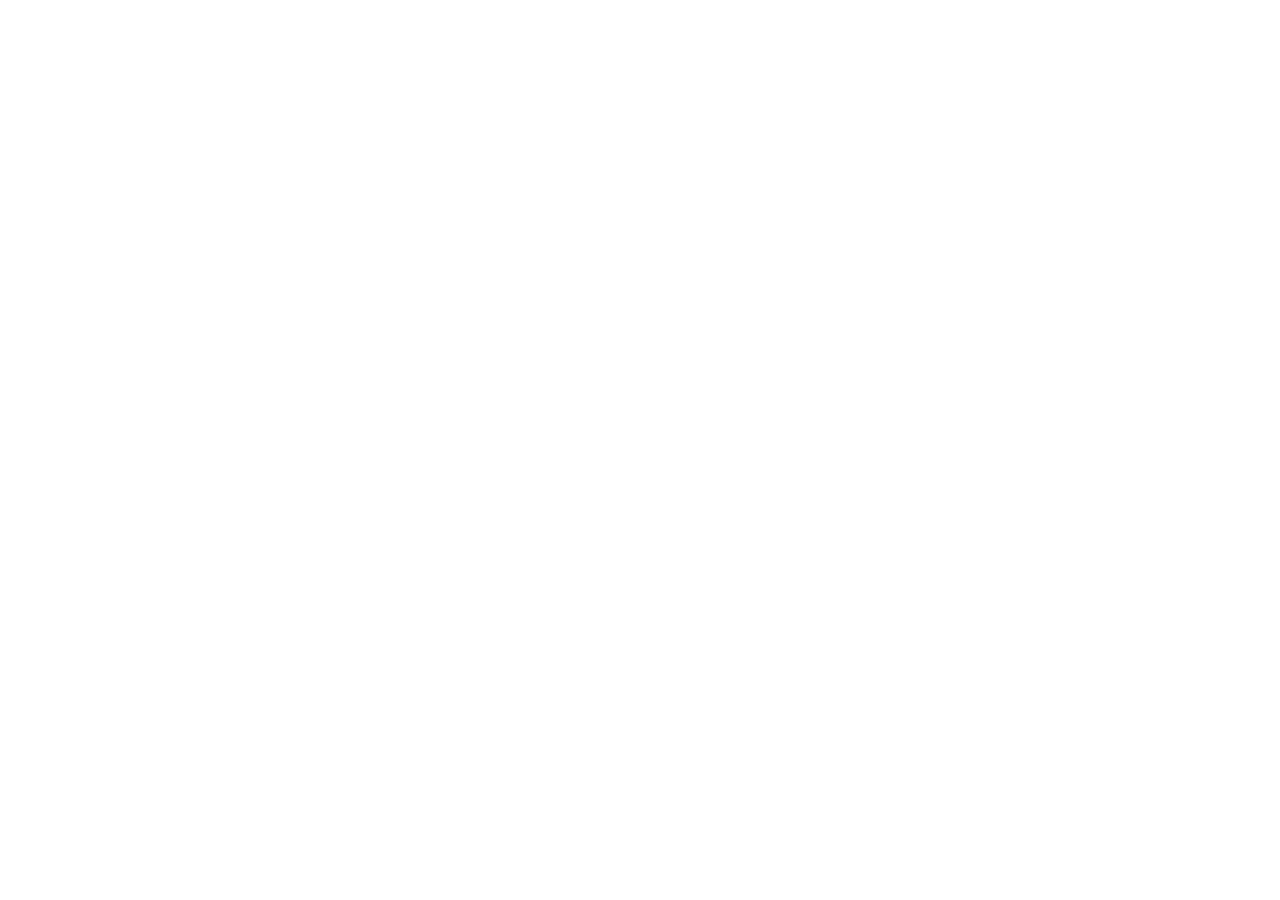
==== index.html @ 4e4315c6 "first" ====
<!DOCTYPE html>
<html lang="ko">
<head>
    <meta charset="UTF-8">
    <meta name="viewport" content="width=device-width, initial-scale=1.0">
    <title>정지훈 이력서</title>
</head>
<body>
    
</body>
</html>
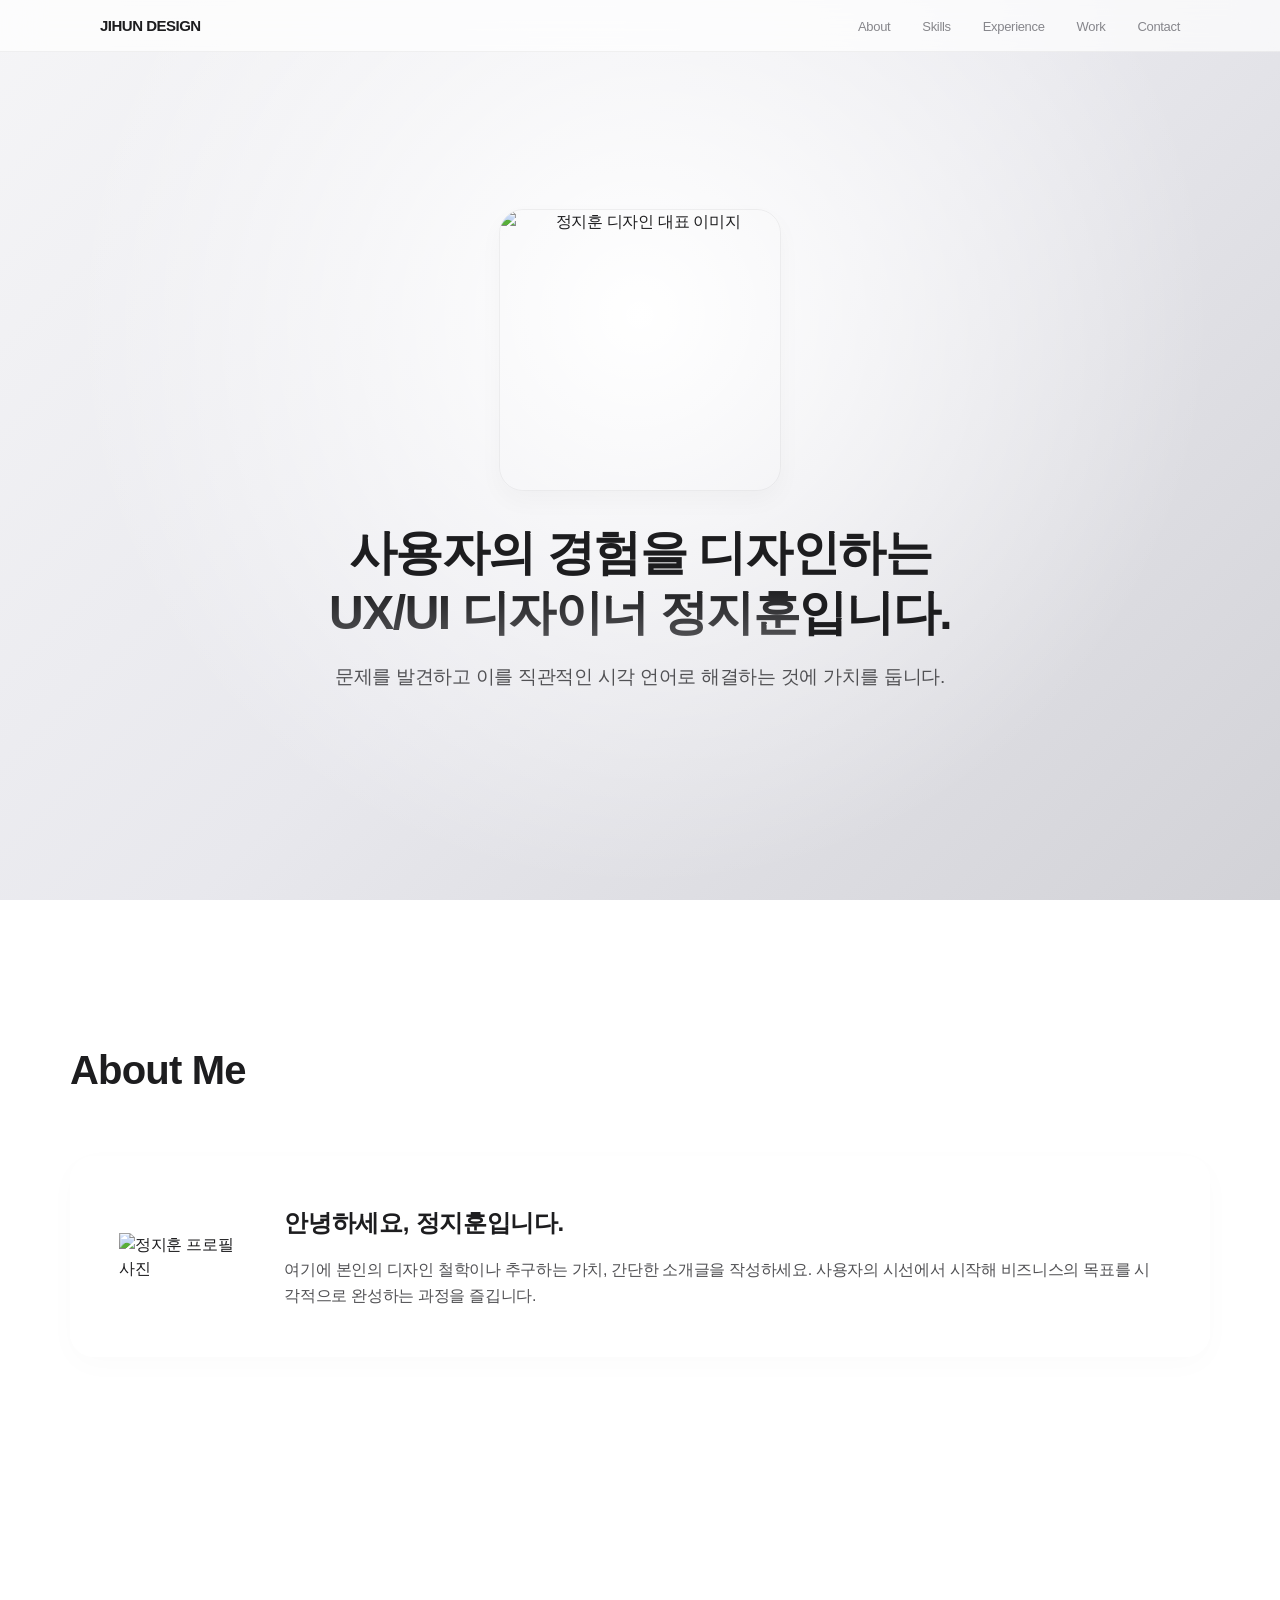
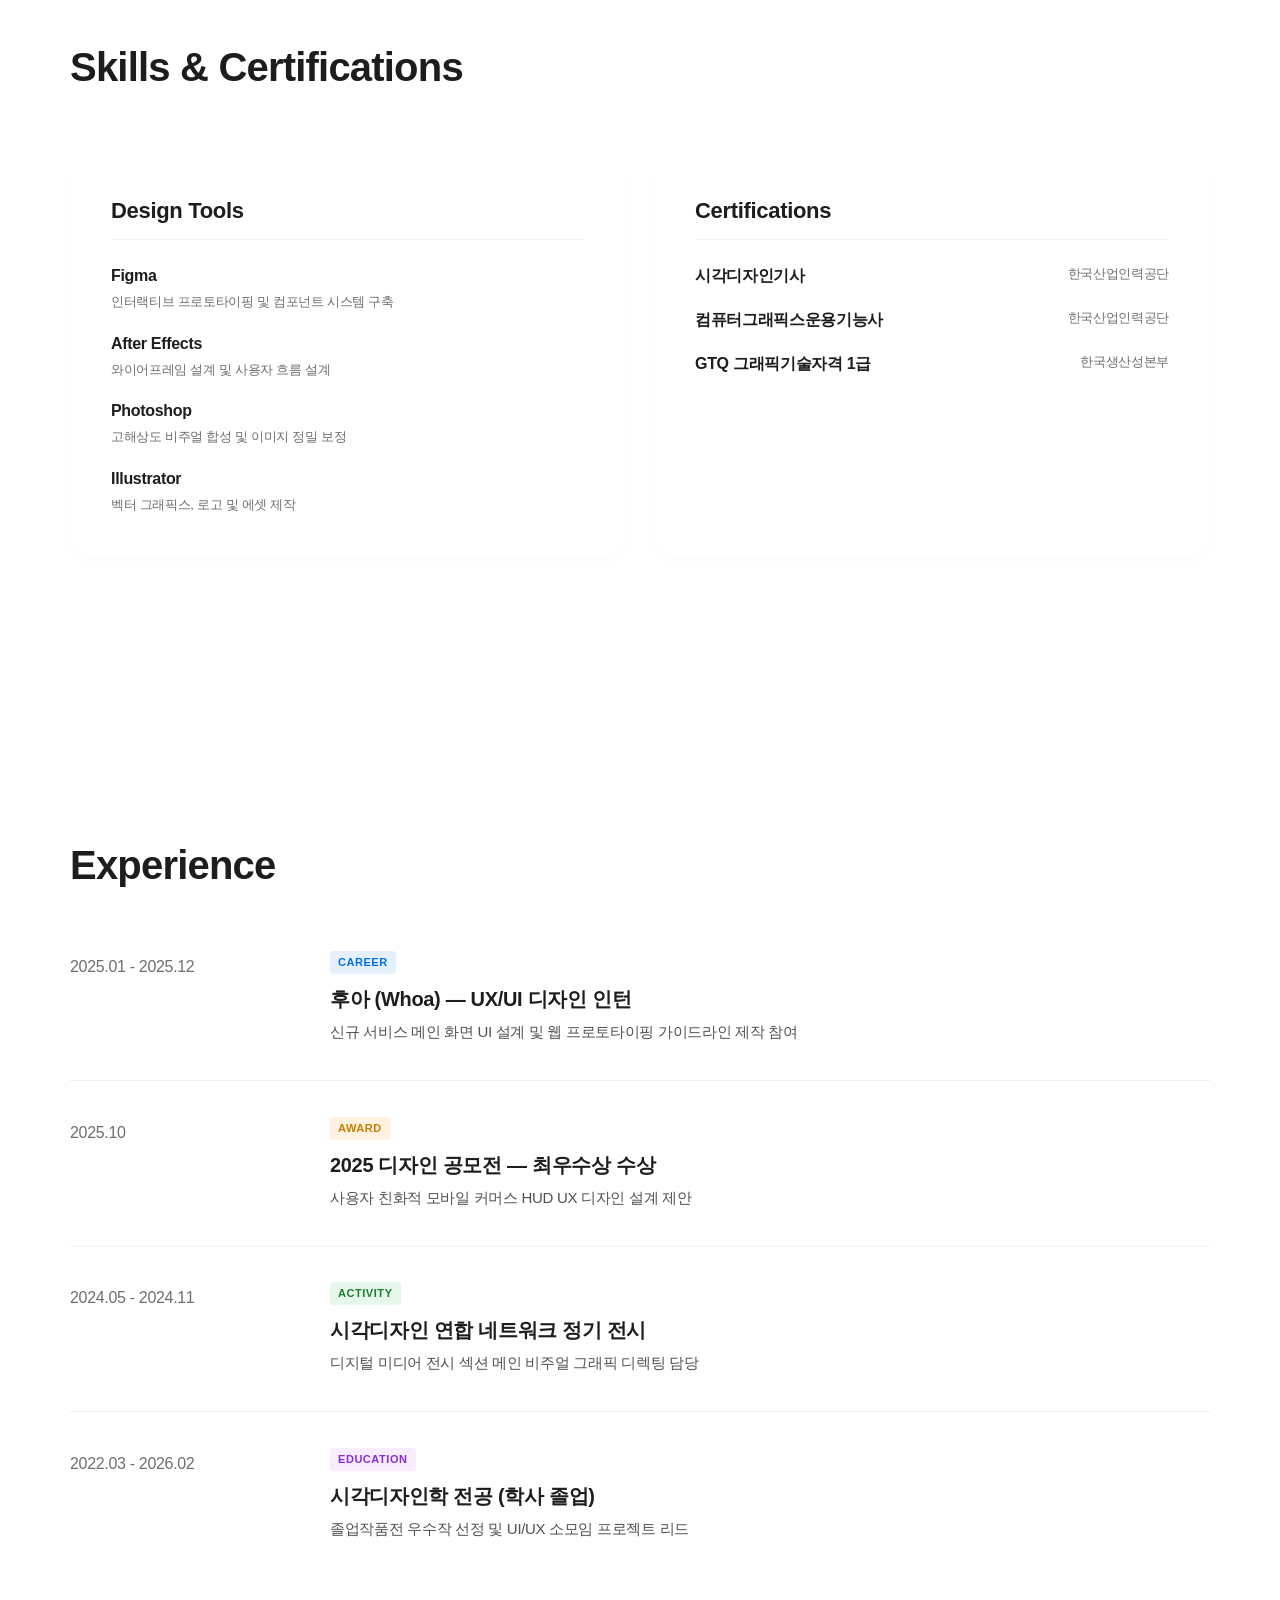
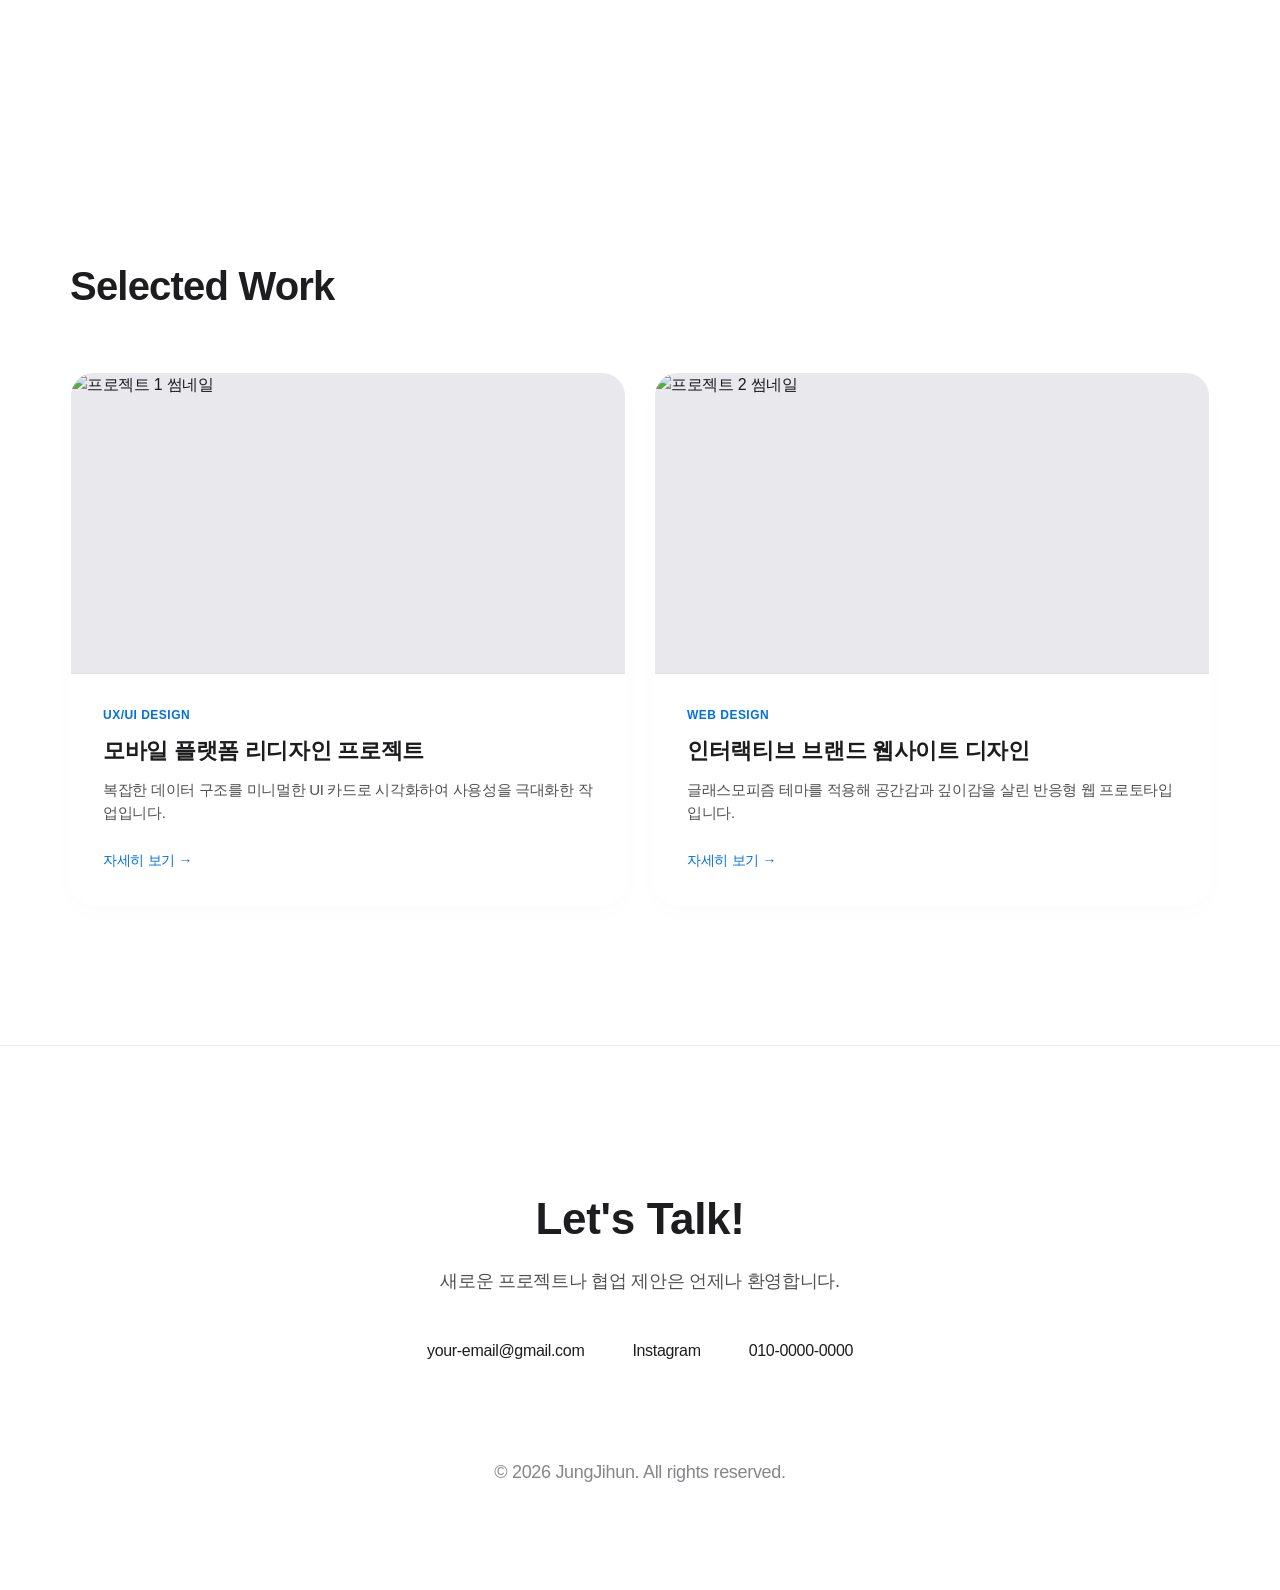
==== commit f24c908c: "third" ====
--- a/index.html
+++ b/index.html
@@ -4,8 +4,157 @@
     <meta charset="UTF-8">
     <meta name="viewport" content="width=device-width, initial-scale=1.0">
     <title>정지훈 이력서</title>
+    <link rel="stylesheet" href="./css/reset.css">
+    <link rel="stylesheet" href="./css/index.css">
+    <script src="./js/index.jsx"></script>
 </head>
 <body>
-    
+    <div id="wrap">
+        <header id="header">
+            <div class="logo">
+                <a href="#">JIHUN DESIGN</a>
+            </div>
+            <nav>
+                <ul>
+                    <li><a href="#about">About</a></li>
+                    <li><a href="#skills">Skills</a></li>
+                    <li><a href="#experience">Experience</a></li>
+                    <li><a href="#portfolio">Work</a></li>
+                    <li><a href="#contact">Contact</a></li>
+                </ul>
+            </nav>
+        </header>
+
+        <main>
+            <section id="hero">
+                <div class="hero-content">
+                    <div class="hero-image-container">
+                        <img src="main-hero.jpg" alt="정지훈 디자인 대표 이미지" class="main-hero-img">
+                    </div>
+                    <h1>사용자의 경험을 디자인하는 <br><span>UX/UI 디자이너 정지훈</span>입니다.</h1>
+                    <p>문제를 발견하고 이를 직관적인 시각 언어로 해결하는 것에 가치를 둡니다.</p>
+                </div>
+            </section>
+
+            <section id="about">
+                <h2>About Me</h2>
+                <div class="about-wrapper">
+                    <div class="profile-img">
+                        <img src="profile.jpg" alt="정지훈 프로필 사진">
+                    </div>
+                    <div class="profile-text">
+                        <h3>안녕하세요, 정지훈입니다.</h3>
+                        <p>
+                            여기에 본인의 디자인 철학이나 추구하는 가치, 간단한 소개글을 작성하세요. 
+                            사용자의 시선에서 시작해 비즈니스의 목표를 시각적으로 완성하는 과정을 즐깁니다.
+                        </p>
+                    </div>
+                </div>
+            </section>
+
+            <section id="skills">
+                <h2>Skills & Certifications</h2>
+                <div class="skills-container">
+                    <div class="skill-card">
+                        <h3>Design Tools</h3>
+                        <ul class="skill-list">
+                            <li><span class="tool-name">Figma</span><span class="tool-desc">인터랙티브 프로토타이핑 및 컴포넌트 시스템 구축</span></li>
+                            <li><span class="tool-name">After Effects</span><span class="tool-desc">와이어프레임 설계 및 사용자 흐름 설계</span></li>
+                            <li><span class="tool-name">Photoshop</span><span class="tool-desc">고해상도 비주얼 합성 및 이미지 정밀 보정</span></li>
+                            <li><span class="tool-name">Illustrator</span><span class="tool-desc">벡터 그래픽스, 로고 및 에셋 제작</span></li>
+                        </ul>
+                    </div>
+                    <div class="skill-card">
+                        <h3>Certifications</h3>
+                        <ul class="cert-list">
+                            <li><span class="cert-name">시각디자인기사</span><span class="cert-agency">한국산업인력공단</span></li>
+                            <li><span class="cert-name">컴퓨터그래픽스운용기능사</span><span class="cert-agency">한국산업인력공단</span></li>
+                            <li><span class="cert-name">GTQ 그래픽기술자격 1급</span><span class="cert-agency">한국생산성본부</span></li>
+                        </ul>
+                    </div>
+                </div>
+            </section>
+
+            <section id="experience">
+                <h2>Experience</h2>
+                <div class="timeline">
+                    <div class="timeline-item">
+                        <div class="time-period">2025.01 - 2025.12</div>
+                        <div class="time-content">
+                            <span class="exp-badge career">Career</span>
+                            <h3>후아 (Whoa) — UX/UI 디자인 인턴</h3>
+                            <p>신규 서비스 메인 화면 UI 설계 및 웹 프로토타이핑 가이드라인 제작 참여</p>
+                        </div>
+                    </div>
+                    <div class="timeline-item">
+                        <div class="time-period">2025.10</div>
+                        <div class="time-content">
+                            <span class="exp-badge award">Award</span>
+                            <h3>2025 디자인 공모전 — 최우수상 수상</h3>
+                            <p>사용자 친화적 모바일 커머스 HUD UX 디자인 설계 제안</p>
+                        </div>
+                    </div>
+                    <div class="timeline-item">
+                        <div class="time-period">2024.05 - 2024.11</div>
+                        <div class="time-content">
+                            <span class="exp-badge activity">Activity</span>
+                            <h3>시각디자인 연합 네트워크 정기 전시</h3>
+                            <p>디지털 미디어 전시 섹션 메인 비주얼 그래픽 디렉팅 담당</p>
+                        </div>
+                    </div>
+                    <div class="timeline-item">
+                        <div class="time-period">2022.03 - 2026.02</div>
+                        <div class="time-content">
+                            <span class="exp-badge education">Education</span>
+                            <h3>시각디자인학 전공 (학사 졸업)</h3>
+                            <p>졸업작품전 우수작 선정 및 UI/UX 소모임 프로젝트 리드</p>
+                        </div>
+                    </div>
+                </div>
+            </section>
+
+            <section id="portfolio">
+                <h2>Selected Work</h2>
+                <div class="portfolio-grid">
+                    <article class="portfolio-item">
+                        <div class="project-thumbnail">
+                            <img src="project1-thumb.jpg" alt="프로젝트 1 썸네일">
+                        </div>
+                        <div class="project-info">
+                            <span class="project-category">UX/UI Design</span>
+                            <h3>모바일 플랫폼 리디자인 프로젝트</h3>
+                            <p>복잡한 데이터 구조를 미니멀한 UI 카드로 시각화하여 사용성을 극대화한 작업입니다.</p>
+                            <a href="#" class="btn-text">자세히 보기 &rarr;</a>
+                        </div>
+                    </article>
+
+                    <article class="portfolio-item">
+                        <div class="project-thumbnail">
+                            <img src="project2-thumb.jpg" alt="프로젝트 2 썸네일">
+                        </div>
+                        <div class="project-info">
+                            <span class="project-category">Web Design</span>
+                            <h3>인터랙티브 브랜드 웹사이트 디자인</h3>
+                            <p>글래스모피즘 테마를 적용해 공간감과 깊이감을 살린 반응형 웹 프로토타입입니다.</p>
+                            <a href="#" class="btn-text">자세히 보기 &rarr;</a>
+                        </div>
+                    </article>
+                </div>
+            </section>
+        </main>
+
+        <footer id="contact">
+            <h2>Let's Talk!</h2>
+            <p>새로운 프로젝트나 협업 제안은 언제나 환영합니다.</p>
+            <div class="contact-links">
+                <a href="mailto:your-email@gmail.com" class="contact-item">your-email@gmail.com</a>
+                <a href="https://instagram.com/your_id" target="_blank" class="contact-item">Instagram</a>
+                <a href="tel:010-0000-0000" class="contact-item">010-0000-0000</a>
+            </div>
+            <p class="copyright">&copy; 2026 JungJihun. All rights reserved.</p>
+        </footer>
+    </div>
+
+
 </body>
 </html>
--- a/css/index.css
+++ b/css/index.css
@@ -0,0 +1,473 @@
+/* ==========================================================================
+   1. 전역 스타일 및 Apple Typography (Light Mode)
+   ========================================================================== */
+html {
+    scroll-behavior: smooth;
+}
+
+body {
+    /* 밝고 은은한 레이어드 그라데이션 배경 구현 */
+    background: linear-gradient(135deg, #f5f5f7 0%, #e8e8ed 50%, #d2d2d7 100%);
+    background-attachment: fixed; /* 스크롤 시에도 그라데이션 고정되어 고급스러운 느낌 제공 */
+    color: #1d1d1f; /* 깊이감 있는 애플 다크 그레이 텍스트 */
+    font-family: -apple-system, BlinkMacSystemFont, "SF Pro Display", "SF Pro Text", "Helvetica Neue", Arial, sans-serif;
+    letter-spacing: -0.02em;
+    line-height: 1.5;
+    overflow-x: hidden;
+}
+
+a {
+    color: inherit;
+    text-decoration: none;
+}
+
+img {
+    max-width: 100%;
+    height: auto;
+    display: block;
+}
+
+#wrap {
+    width: 100%;
+    position: relative;
+}
+
+/* ==========================================================================
+   2. 1) 네비게이션바 (밝은 투명 글래스모피즘)
+   ========================================================================== */
+#header {
+    position: fixed;
+    top: 0;
+    left: 0;
+    width: 100%;
+    height: 52px;
+    display: flex;
+    justify-content: space-between;
+    align-items: center;
+    padding: 0 100px;
+    box-sizing: border-box;
+    z-index: 1000;
+    
+    /* 밝은 모드용 frosted glass 효과 */
+    background: rgba(255, 255, 255, 0.7);
+    backdrop-filter: blur(20px);
+    -webkit-backdrop-filter: blur(20px);
+    border-bottom: 1px solid rgba(0, 0, 0, 0.05);
+}
+
+#header .logo a {
+    font-size: 15px;
+    font-weight: 600;
+    letter-spacing: -0.5px;
+    color: #1d1d1f;
+}
+
+#header nav ul {
+    display: flex;
+    list-style: none;
+    gap: 32px;
+}
+
+#header nav ul a {
+    font-size: 13px;
+    color: #86868b;
+    transition: color 0.3s ease;
+}
+
+#header nav ul a:hover {
+    color: #0071e3; /* 호버 시 시그니처 블루 사용 */
+}
+
+/* ==========================================================================
+   3. 메인 콘텐츠 공통 레이아웃
+   ========================================================================== */
+main {
+    max-width: 1140px;
+    margin: 0 auto;
+    padding: 0 24px;
+}
+
+section {
+    padding: 140px 0;
+}
+
+section h2 {
+    font-size: 40px;
+    font-weight: 700;
+    letter-spacing: -0.02em;
+    margin-bottom: 56px;
+    color: #1d1d1f;
+}
+
+/* ==========================================================================
+   4. 2) 메인이미지 & 히어로 섹션
+   ========================================================================== */
+#hero {
+    height: 100vh;
+    display: flex;
+    align-items: center;
+    justify-content: center;
+    text-align: center;
+    padding: 0 20px;
+    max-width: 100%;
+    /* 히어로 상단에 은은한 빛이 감도는 화이트 라디얼 그라데이션 배치 */
+    background: radial-gradient(circle at 50% 35%, #ffffff 0%, rgba(255, 255, 255, 0) 70%);
+}
+
+.hero-content {
+    transform-style: preserve-3d;
+}
+
+.hero-image-container {
+    width: 280px;
+    height: 280px;
+    margin: 0 auto 32px auto;
+    border-radius: 24px;
+    overflow: hidden;
+    border: 1px solid rgba(0, 0, 0, 0.05);
+    /* 그림자 농도를 8%에서 3%로 낮추고 범위 축소 */
+    box-shadow: 0 10px 25px rgba(0, 0, 0, 0.03); 
+}
+
+.main-hero-img {
+    width: 100%;
+    height: 100%;
+    object-fit: cover;
+}
+
+.hero-content h1 {
+    font-size: 48px;
+    font-weight: 700;
+    line-height: 1.25;
+    letter-spacing: -0.03em;
+    margin-bottom: 20px;
+    color: #1d1d1f;
+}
+
+.hero-content h1 span {
+    /* 밝은 배경에 맞춰 고급스럽고 정갈한 다크 그라데이션 적용 */
+    background: linear-gradient(180deg, #1d1d1f 0%, #515154 100%);
+    -webkit-background-clip: text;
+    -webkit-text-fill-color: transparent;
+}
+
+.hero-content p {
+    font-size: 19px;
+    color: #515154;
+    font-weight: 400;
+}
+
+/* ==========================================================================
+   5. 3) About Me 섹션 (밝은 글래스모피즘 카드)
+   ========================================================================== */
+.about-wrapper {
+    display: flex;
+    gap: 48px;
+    align-items: center;
+    background: rgba(255, 255, 255, 0.4);
+    backdrop-filter: blur(20px);
+    -webkit-backdrop-filter: blur(20px);
+    border: 1px solid rgba(255, 255, 255, 0.5);
+    border-radius: 24px;
+    padding: 48px;
+    /* 아주 미세한 경계선용 그림자만 남김 */
+    box-shadow: 0 8px 30px rgba(0, 0, 0, 0.02);
+    transform-style: preserve-3d;
+}
+    
+    /* 화사한 투명 유리 느낌의 면 분할 */
+    background: rgba(255, 255, 255, 0.4);
+    backdrop-filter: blur(20px);
+    -webkit-backdrop-filter: blur(20px);
+    border: 1px solid rgba(255, 255, 255, 0.5);
+    border-radius: 24px;
+    padding: 48px;
+    
+    /* 부드럽고 가벼운 그림자 처리 */
+    box-shadow: 0 10px 40px rgba(0, 0, 0, 0.04);
+    transform-style: preserve-3d;
+}
+
+.profile-img img {
+    width: 140px;
+    height: 140px;
+    border-radius: 50%;
+    object-fit: cover;
+    border: 2px solid #ffffff;
+}
+
+.profile-text h3 {
+    font-size: 24px;
+    font-weight: 600;
+    margin-bottom: 16px;
+    color: #1d1d1f;
+}
+
+.profile-text p {
+    color: #515154;
+    font-size: 16px;
+    line-height: 1.6;
+}
+
+/* ==========================================================================
+   6. 4) Skill 섹션 (화이트 글래스 카드형 레이아웃)
+   ========================================================================== */
+.skills-container {
+    display: grid;
+    grid-template-columns: repeat(2, 1fr);
+    gap: 28px;
+}
+
+.skill-card {
+    background: rgba(255, 255, 255, 0.4);
+    backdrop-filter: blur(20px);
+    -webkit-backdrop-filter: blur(20px);
+    border: 1px solid rgba(255, 255, 255, 0.5);
+    border-radius: 24px;
+    padding: 40px;
+    /* 부드러운 스킨 톤에 맞춘 극도의 미니멀 그림자 */
+    box-shadow: 0 8px 25px rgba(0, 0, 0, 0.015);
+    transform-style: preserve-3d;
+}
+
+.skill-card h3 {
+    font-size: 22px;
+    font-weight: 600;
+    margin-bottom: 24px;
+    color: #1d1d1f;
+    border-bottom: 1px solid rgba(0, 0, 0, 0.05);
+    padding-bottom: 12px;
+}
+
+.skill-list, .cert-list {
+    list-style: none;
+    display: flex;
+    flex-direction: column;
+    gap: 20px;
+}
+
+.skill-list li {
+    display: flex;
+    flex-direction: column;
+    gap: 4px;
+}
+
+.tool-name, .cert-name {
+    font-size: 16px;
+    font-weight: 600;
+    color: #1d1d1f;
+}
+
+.tool-desc, .cert-agency {
+    float: right;
+    font-size: 13px;
+    color: #6e6e73;
+}
+
+/* ==========================================================================
+   7. 5) Experience 섹션 (미니멀 타임라인)
+   ========================================================================== */
+.timeline {
+    display: flex;
+    flex-direction: column;
+}
+
+.timeline-item {
+    display: grid;
+    grid-template-columns: 260px 1fr;
+    padding: 36px 0;
+    border-bottom: 1px solid rgba(0, 0, 0, 0.06);
+}
+
+.timeline-item:first-child { padding-top: 0; }
+.timeline-item:last-child { border-bottom: none; }
+
+.time-period {
+    font-size: 16px;
+    color: #6e6e73;
+    font-weight: 500;
+    padding-top: 4px;
+}
+
+.time-content {
+    display: flex;
+    flex-direction: column;
+    align-items: flex-start;
+}
+
+.exp-badge {
+    font-size: 11px;
+    font-weight: 600;
+    text-transform: uppercase;
+    padding: 3px 8px;
+    border-radius: 4px;
+    margin-bottom: 10px;
+    letter-spacing: 0.05em;
+}
+
+/* 라이트 모드에 맞춘 파스텔&선명한 뱃지 스키마 */
+.exp-badge.career { background: rgba(0, 113, 227, 0.1); color: #0071e3; }
+.exp-badge.award { background: rgba(255, 149, 0, 0.12); color: #c97d00; }
+.exp-badge.activity { background: rgba(52, 199, 89, 0.12); color: #1a7e2b; }
+.exp-badge.education { background: rgba(175, 82, 222, 0.1); color: #892cd8; }
+
+.time-content h3 {
+    font-size: 20px;
+    font-weight: 600;
+    color: #1d1d1f;
+    margin-bottom: 6px;
+}
+
+.time-content p {
+    font-size: 15px;
+    color: #515154;
+    line-height: 1.6;
+}
+
+/* ==========================================================================
+   8. 6) Portfolio 섹션
+   ========================================================================== */
+.portfolio-grid {
+    display: grid;
+    grid-template-columns: repeat(2, 1fr);
+    gap: 28px;
+}
+
+.portfolio-item {
+    background: rgba(255, 255, 255, 0.3);
+    border: 1px solid rgba(255, 255, 255, 0.4);
+    border-radius: 24px;
+    overflow: hidden;
+    transform-style: preserve-3d;
+    box-shadow: 0 8px 25px rgba(0, 0, 0, 0.015);
+}
+
+.project-thumbnail {
+    width: 100%;
+    height: 300px;
+    background-color: #e8e8ed;
+    overflow: hidden;
+    border-bottom: 1px solid rgba(0, 0, 0, 0.03);
+}
+
+.project-thumbnail img {
+    width: 100%;
+    height: 100%;
+    object-fit: cover;
+}
+
+.project-info {
+    padding: 32px;
+}
+
+.project-category {
+    font-size: 12px;
+    font-weight: 600;
+    text-transform: uppercase;
+    color: #0071e3;
+    letter-spacing: 0.04em;
+    display: block;
+    margin-bottom: 10px;
+}
+
+.project-info h3 {
+    font-size: 22px;
+    font-weight: 600;
+    margin-bottom: 12px;
+    color: #1d1d1f;
+}
+
+.project-info p {
+    font-size: 15px;
+    color: #515154;
+    line-height: 1.5;
+    margin-bottom: 24px;
+}
+
+.btn-text {
+    font-size: 14px;
+    color: #0071e3;
+    font-weight: 500;
+}
+
+/* ==========================================================================
+   9. 7) Contact 섹션
+   ========================================================================== */
+#contact {
+    text-align: center;
+    padding: 140px 0 60px 0;
+    border-top: 1px solid rgba(0, 0, 0, 0.06);
+}
+
+#contact h2 {
+    font-size: 44px;
+    margin-bottom: 16px;
+    font-weight: 700;
+    color: #1d1d1f;
+}
+
+#contact p {
+    color: #515154;
+    font-size: 18px;
+    margin-bottom: 44px;
+}
+
+.contact-links {
+    display: flex;
+    justify-content: center;
+    gap: 48px;
+    font-size: 16px;
+    font-weight: 500;
+    margin-bottom: 96px;
+}
+
+.contact-item {
+    color: #1d1d1f;
+    transition: color 0.3s ease;
+}
+.contact-item:hover {
+    color: #0071e3;
+}
+
+.copyright {
+    font-size: 12px;
+    color: #86868b !important;
+}
+
+/* ==========================================================================
+   10. 반응형 레이아웃 (Responsive)
+   ========================================================================== */
+@media (max-width: 768px) {
+    #header { padding: 0 20px; }
+    #header nav ul { gap: 16px; }
+    
+    #hero h1 { font-size: 34px; }
+    #hero p { font-size: 16px; }
+    .hero-image-container { width: 220px; height: 220px; }
+    
+    section { padding: 80px 0; }
+    section h2 { font-size: 30px; margin-bottom: 40px; }
+    
+    .about-wrapper {
+        flex-direction: column;
+        text-align: center;
+        padding: 36px 24px;
+        gap: 28px;
+    }
+    
+    .skills-container, .portfolio-grid {
+        grid-template-columns: 1fr;
+        gap: 20px;
+    }
+    
+    .timeline-item {
+        grid-template-columns: 1fr;
+        gap: 8px;
+        padding: 24px 0;
+    }
+    
+    .contact-links {
+        flex-direction: column;
+        gap: 20px;
+    }
+}
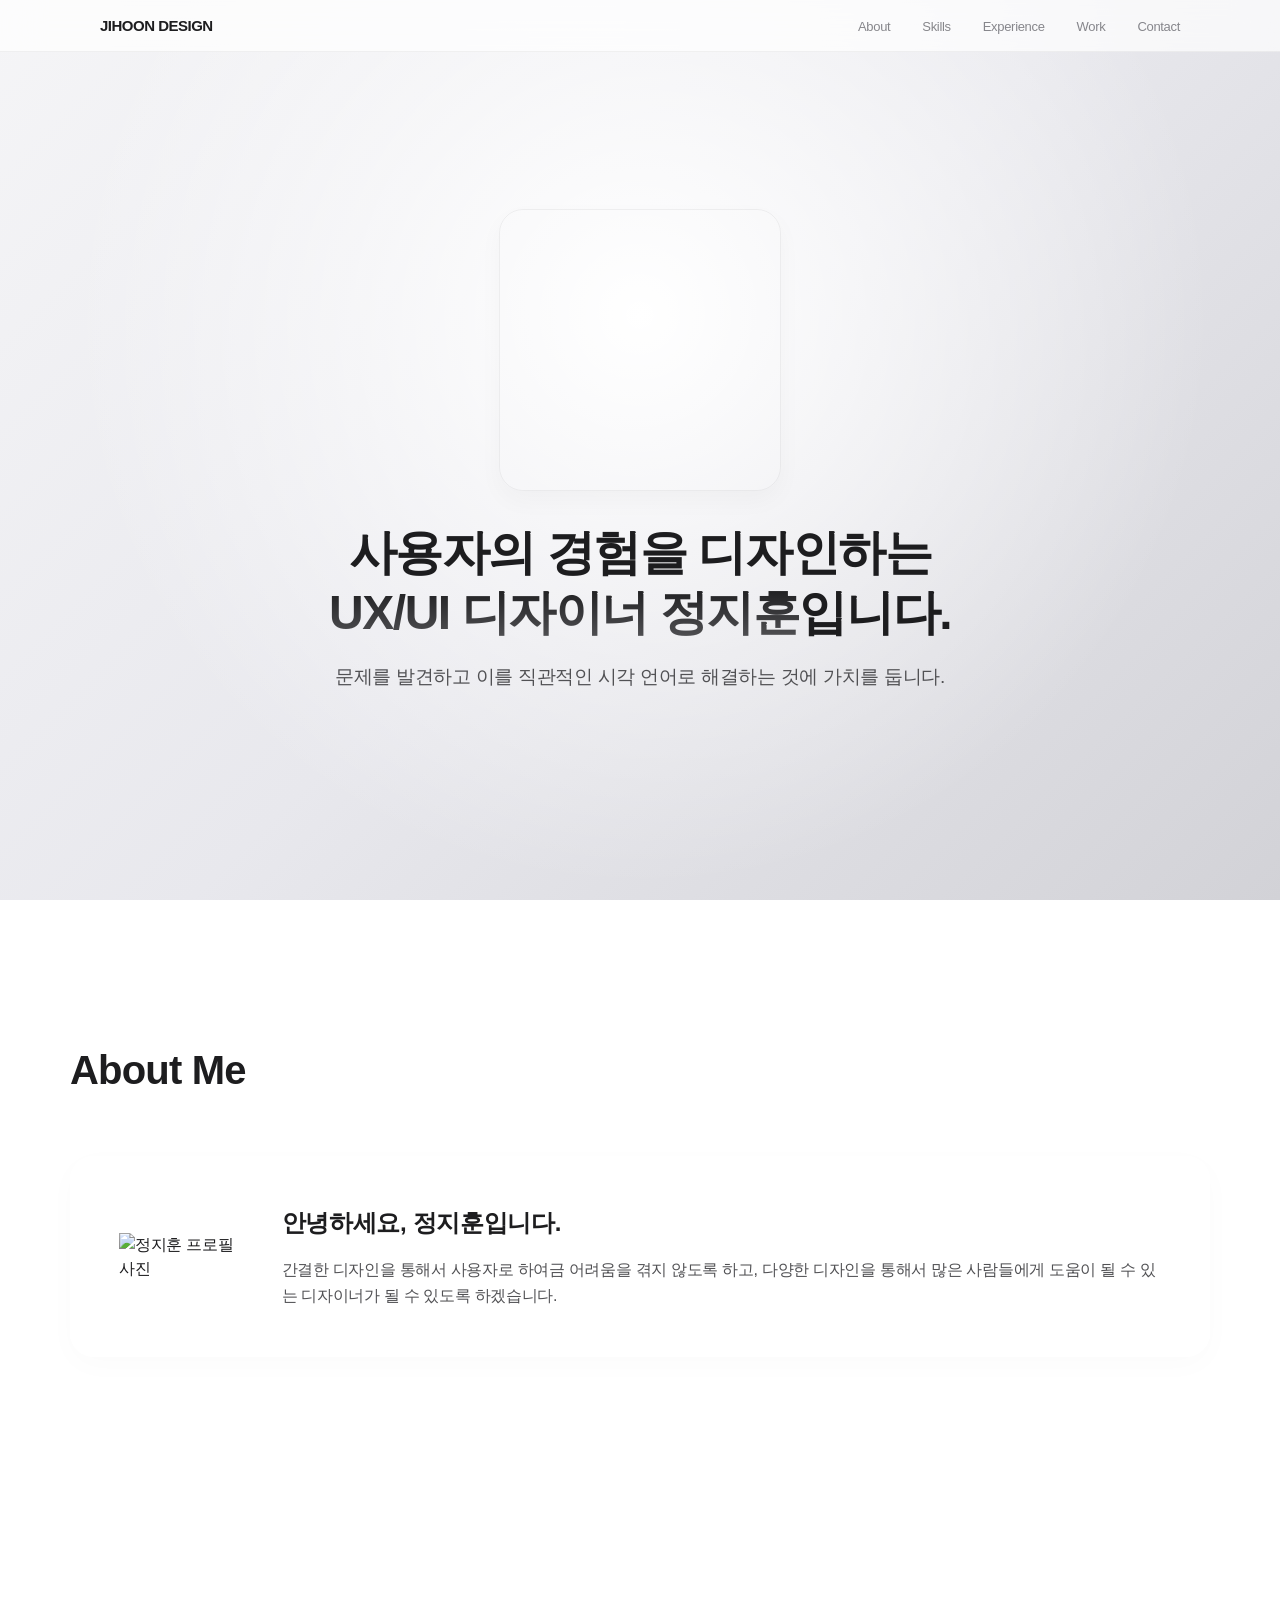
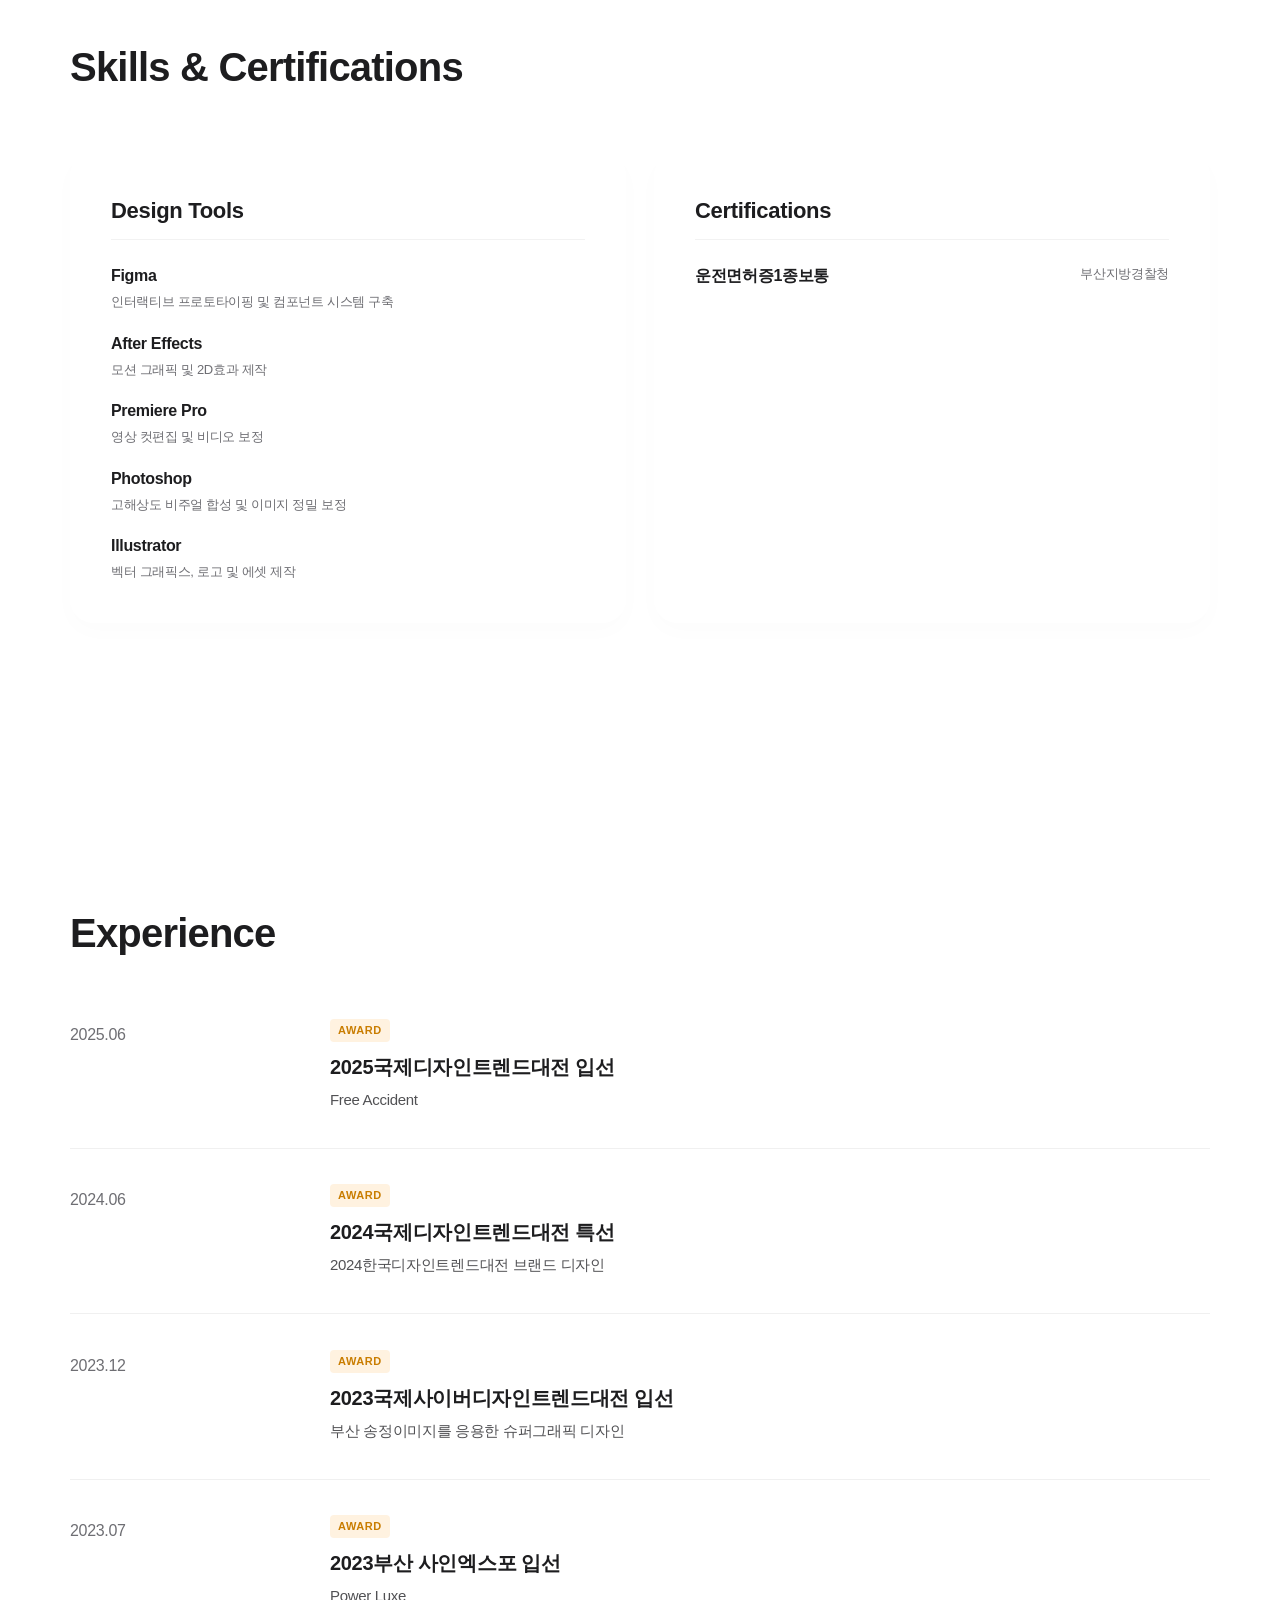
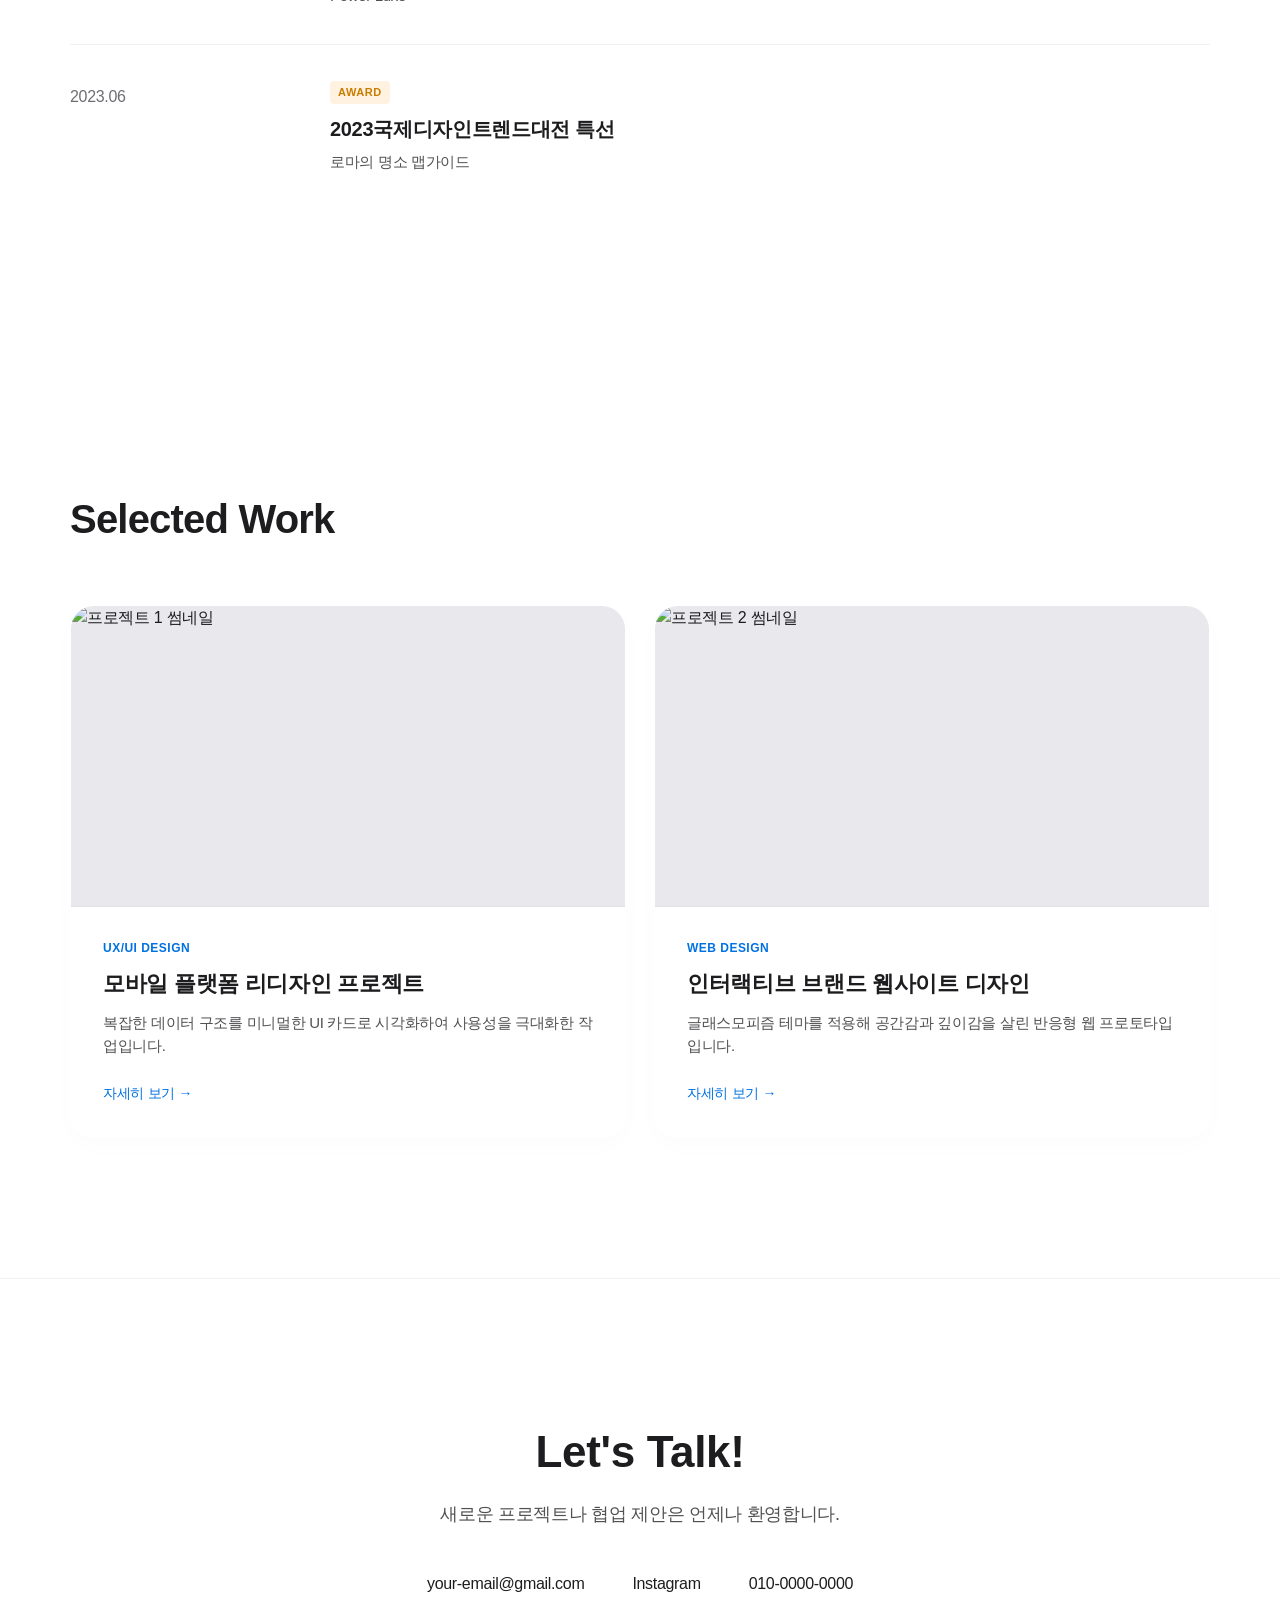
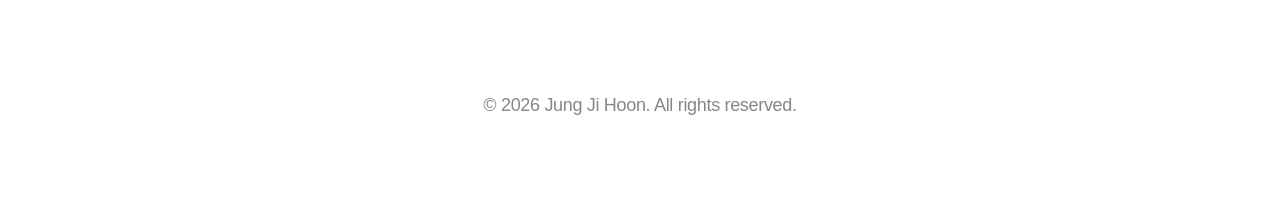
==== commit c2ce77e4: "07.02" ====
--- a/index.html
+++ b/index.html
@@ -12,7 +12,7 @@
     <div id="wrap">
         <header id="header">
             <div class="logo">
-                <a href="#">JIHUN DESIGN</a>
+                <a href="#">JIHOON DESIGN</a>
             </div>
             <nav>
                 <ul>
@@ -29,7 +29,7 @@
             <section id="hero">
                 <div class="hero-content">
                     <div class="hero-image-container">
-                        <img src="main-hero.jpg" alt="정지훈 디자인 대표 이미지" class="main-hero-img">
+                        <!-- <img src="main-hero.jpg" alt="정지훈 디자인 대표 이미지" class="main-hero-img"> -->
                     </div>
                     <h1>사용자의 경험을 디자인하는 <br><span>UX/UI 디자이너 정지훈</span>입니다.</h1>
                     <p>문제를 발견하고 이를 직관적인 시각 언어로 해결하는 것에 가치를 둡니다.</p>
@@ -45,8 +45,8 @@
                     <div class="profile-text">
                         <h3>안녕하세요, 정지훈입니다.</h3>
                         <p>
-                            여기에 본인의 디자인 철학이나 추구하는 가치, 간단한 소개글을 작성하세요. 
-                            사용자의 시선에서 시작해 비즈니스의 목표를 시각적으로 완성하는 과정을 즐깁니다.
+                            간결한 디자인을 통해서 사용자로 하여금 어려움을 겪지 않도록 하고,
+                            다양한 디자인을 통해서 많은 사람들에게 도움이 될 수 있는 디자이너가 될 수 있도록 하겠습니다.
                         </p>
                     </div>
                 </div>
@@ -59,7 +59,8 @@
                         <h3>Design Tools</h3>
                         <ul class="skill-list">
                             <li><span class="tool-name">Figma</span><span class="tool-desc">인터랙티브 프로토타이핑 및 컴포넌트 시스템 구축</span></li>
-                            <li><span class="tool-name">After Effects</span><span class="tool-desc">와이어프레임 설계 및 사용자 흐름 설계</span></li>
+                            <li><span class="tool-name">After Effects</span><span class="tool-desc">모션 그래픽 및 2D효과 제작</span></li>
+                            <li><span class="tool-name">Premiere Pro</span><span class="tool-desc">영상 컷편집 및 비디오 보정</span></li>
                             <li><span class="tool-name">Photoshop</span><span class="tool-desc">고해상도 비주얼 합성 및 이미지 정밀 보정</span></li>
                             <li><span class="tool-name">Illustrator</span><span class="tool-desc">벡터 그래픽스, 로고 및 에셋 제작</span></li>
                         </ul>
@@ -67,9 +68,10 @@
                     <div class="skill-card">
                         <h3>Certifications</h3>
                         <ul class="cert-list">
-                            <li><span class="cert-name">시각디자인기사</span><span class="cert-agency">한국산업인력공단</span></li>
+                            <li><span class="cert-name">운전면허증1종보통</span><span class="cert-agency">부산지방경찰청</span></li>
+                            <!-- <li><span class="cert-name">시각디자인기사</span><span class="cert-agency">한국산업인력공단</span></li>
                             <li><span class="cert-name">컴퓨터그래픽스운용기능사</span><span class="cert-agency">한국산업인력공단</span></li>
-                            <li><span class="cert-name">GTQ 그래픽기술자격 1급</span><span class="cert-agency">한국생산성본부</span></li>
+                            <li><span class="cert-name">GTQ 그래픽기술자격 1급</span><span class="cert-agency">한국생산성본부</span></li> -->
                         </ul>
                     </div>
                 </div>
@@ -79,35 +81,43 @@
                 <h2>Experience</h2>
                 <div class="timeline">
                     <div class="timeline-item">
-                        <div class="time-period">2025.01 - 2025.12</div>
+                        <div class="time-period">2025.06</div>
                         <div class="time-content">
-                            <span class="exp-badge career">Career</span>
-                            <h3>후아 (Whoa) — UX/UI 디자인 인턴</h3>
-                            <p>신규 서비스 메인 화면 UI 설계 및 웹 프로토타이핑 가이드라인 제작 참여</p>
+                            <span class="exp-badge award">Award</span>
+                            <h3>2025국제디자인트렌드대전 입선</h3>
+                            <p>Free Accident</p>
                         </div>
                     </div>
                     <div class="timeline-item">
-                        <div class="time-period">2025.10</div>
+                        <div class="time-period">2024.06</div>
                         <div class="time-content">
                             <span class="exp-badge award">Award</span>
-                            <h3>2025 디자인 공모전 — 최우수상 수상</h3>
-                            <p>사용자 친화적 모바일 커머스 HUD UX 디자인 설계 제안</p>
+                            <h3>2024국제디자인트렌드대전 특선</h3>
+                            <p>2024한국디자인트렌드대전 브랜드 디자인</p>
                         </div>
                     </div>
                     <div class="timeline-item">
-                        <div class="time-period">2024.05 - 2024.11</div>
+                        <div class="time-period">2023.12</div>
                         <div class="time-content">
-                            <span class="exp-badge activity">Activity</span>
-                            <h3>시각디자인 연합 네트워크 정기 전시</h3>
-                            <p>디지털 미디어 전시 섹션 메인 비주얼 그래픽 디렉팅 담당</p>
+                            <span class="exp-badge award">Award</span>
+                            <h3>2023국제사이버디자인트렌드대전 입선</h3>
+                            <p>부산 송정이미지를 응용한 슈퍼그래픽 디자인</p>
                         </div>
                     </div>
                     <div class="timeline-item">
-                        <div class="time-period">2022.03 - 2026.02</div>
+                        <div class="time-period">2023.07</div>
                         <div class="time-content">
-                            <span class="exp-badge education">Education</span>
-                            <h3>시각디자인학 전공 (학사 졸업)</h3>
-                            <p>졸업작품전 우수작 선정 및 UI/UX 소모임 프로젝트 리드</p>
+                            <span class="exp-badge award">Award</span>
+                            <h3>2023부산 사인엑스포 입선</h3>
+                            <p>Power Luxe</p>
+                        </div>
+                    </div>  
+                    <div class="timeline-item">
+                        <div class="time-period">2023.06</div>
+                        <div class="time-content">
+                            <span class="exp-badge award">Award</span>
+                            <h3>2023국제디자인트렌드대전 특선</h3>
+                            <p>로마의 명소 맵가이드</p>
                         </div>
                     </div>
                 </div>
@@ -151,7 +161,7 @@
                 <a href="https://instagram.com/your_id" target="_blank" class="contact-item">Instagram</a>
                 <a href="tel:010-0000-0000" class="contact-item">010-0000-0000</a>
             </div>
-            <p class="copyright">&copy; 2026 JungJihun. All rights reserved.</p>
+            <p class="copyright">&copy; 2026 Jung Ji Hoon. All rights reserved.</p>
         </footer>
     </div>
 
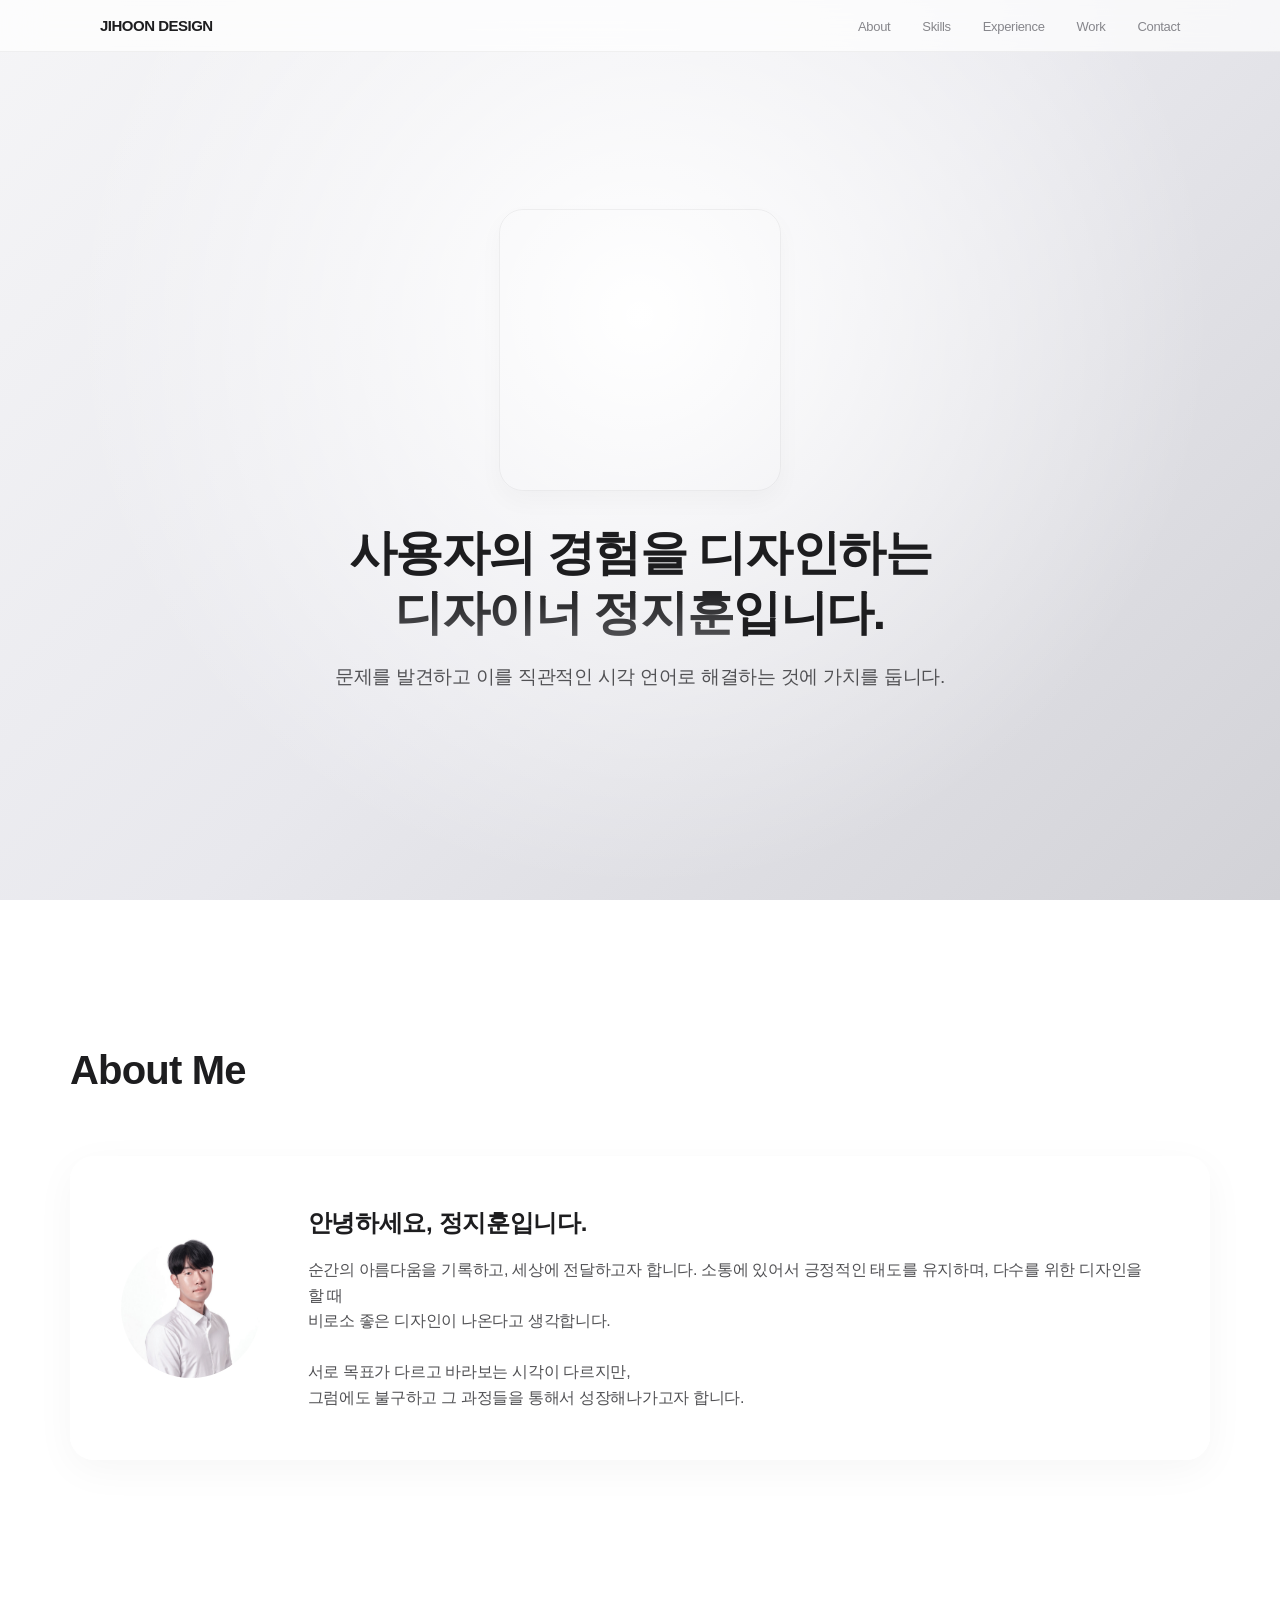
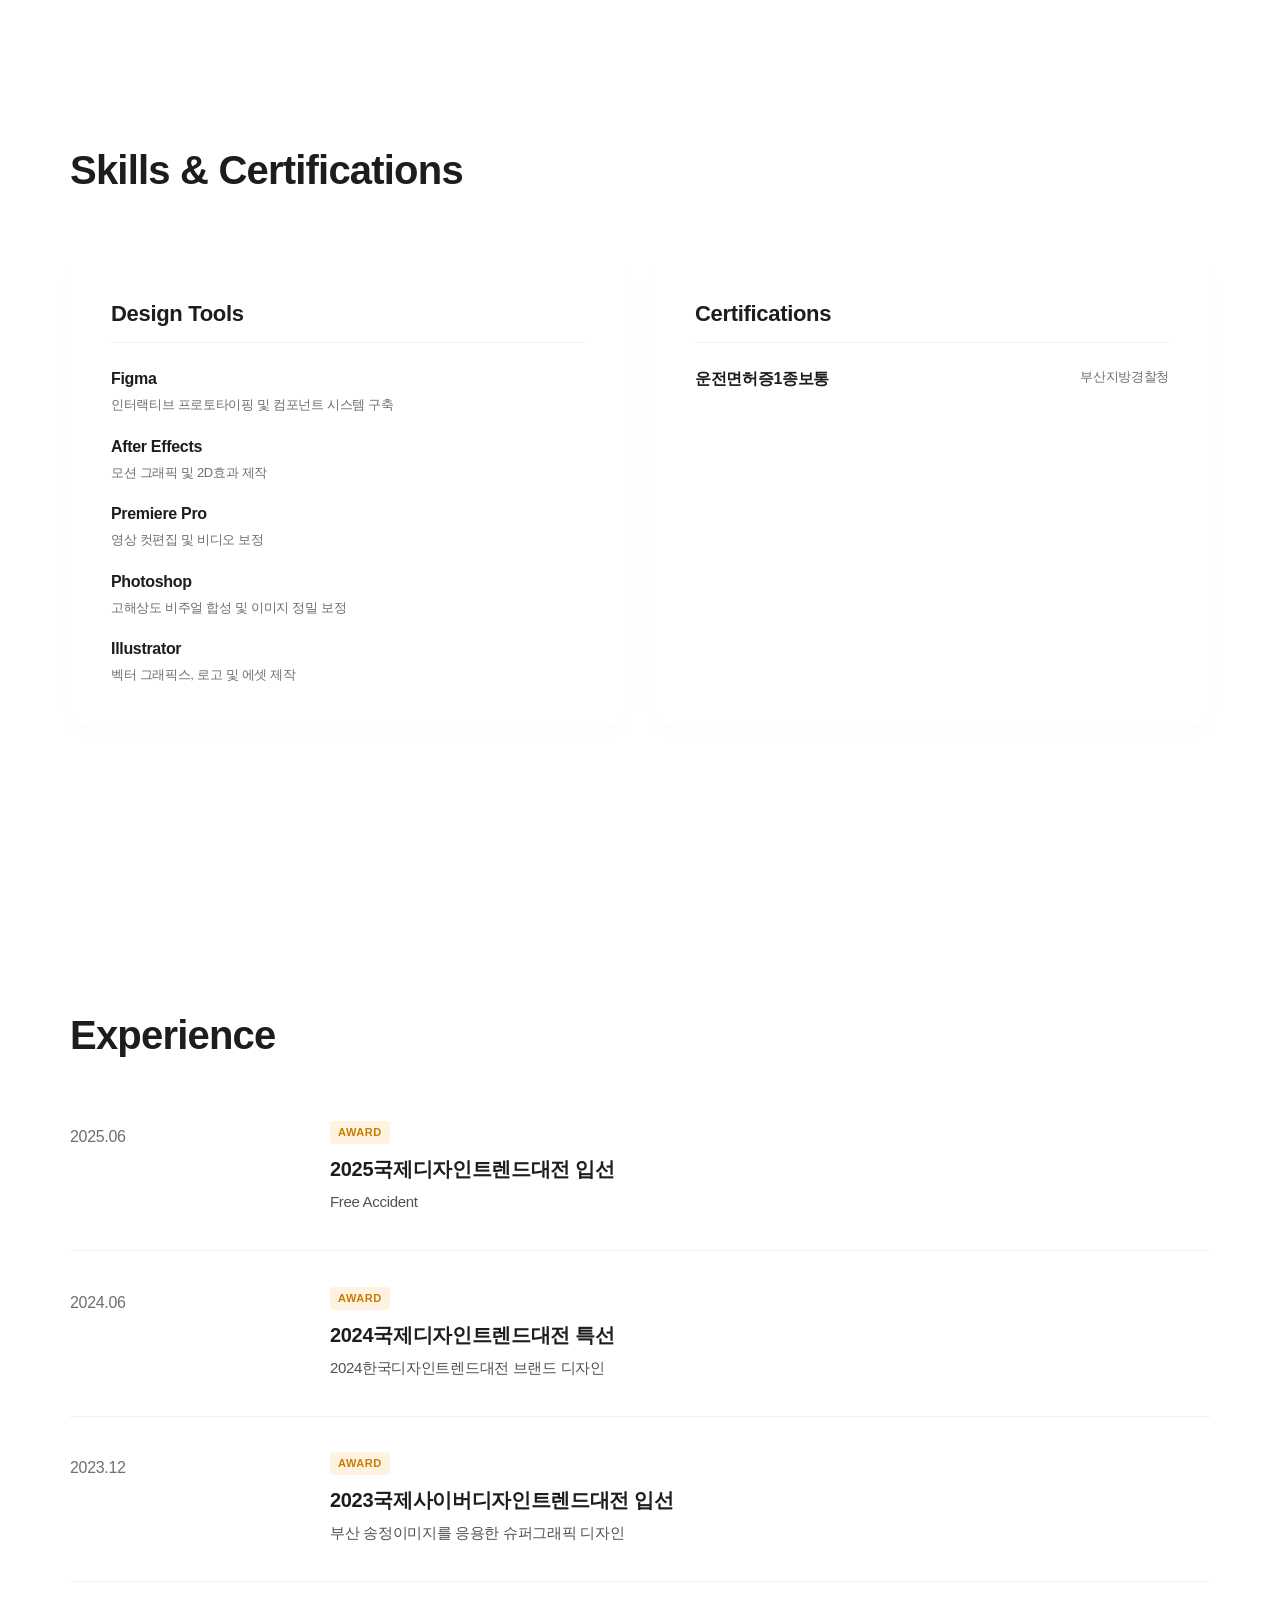
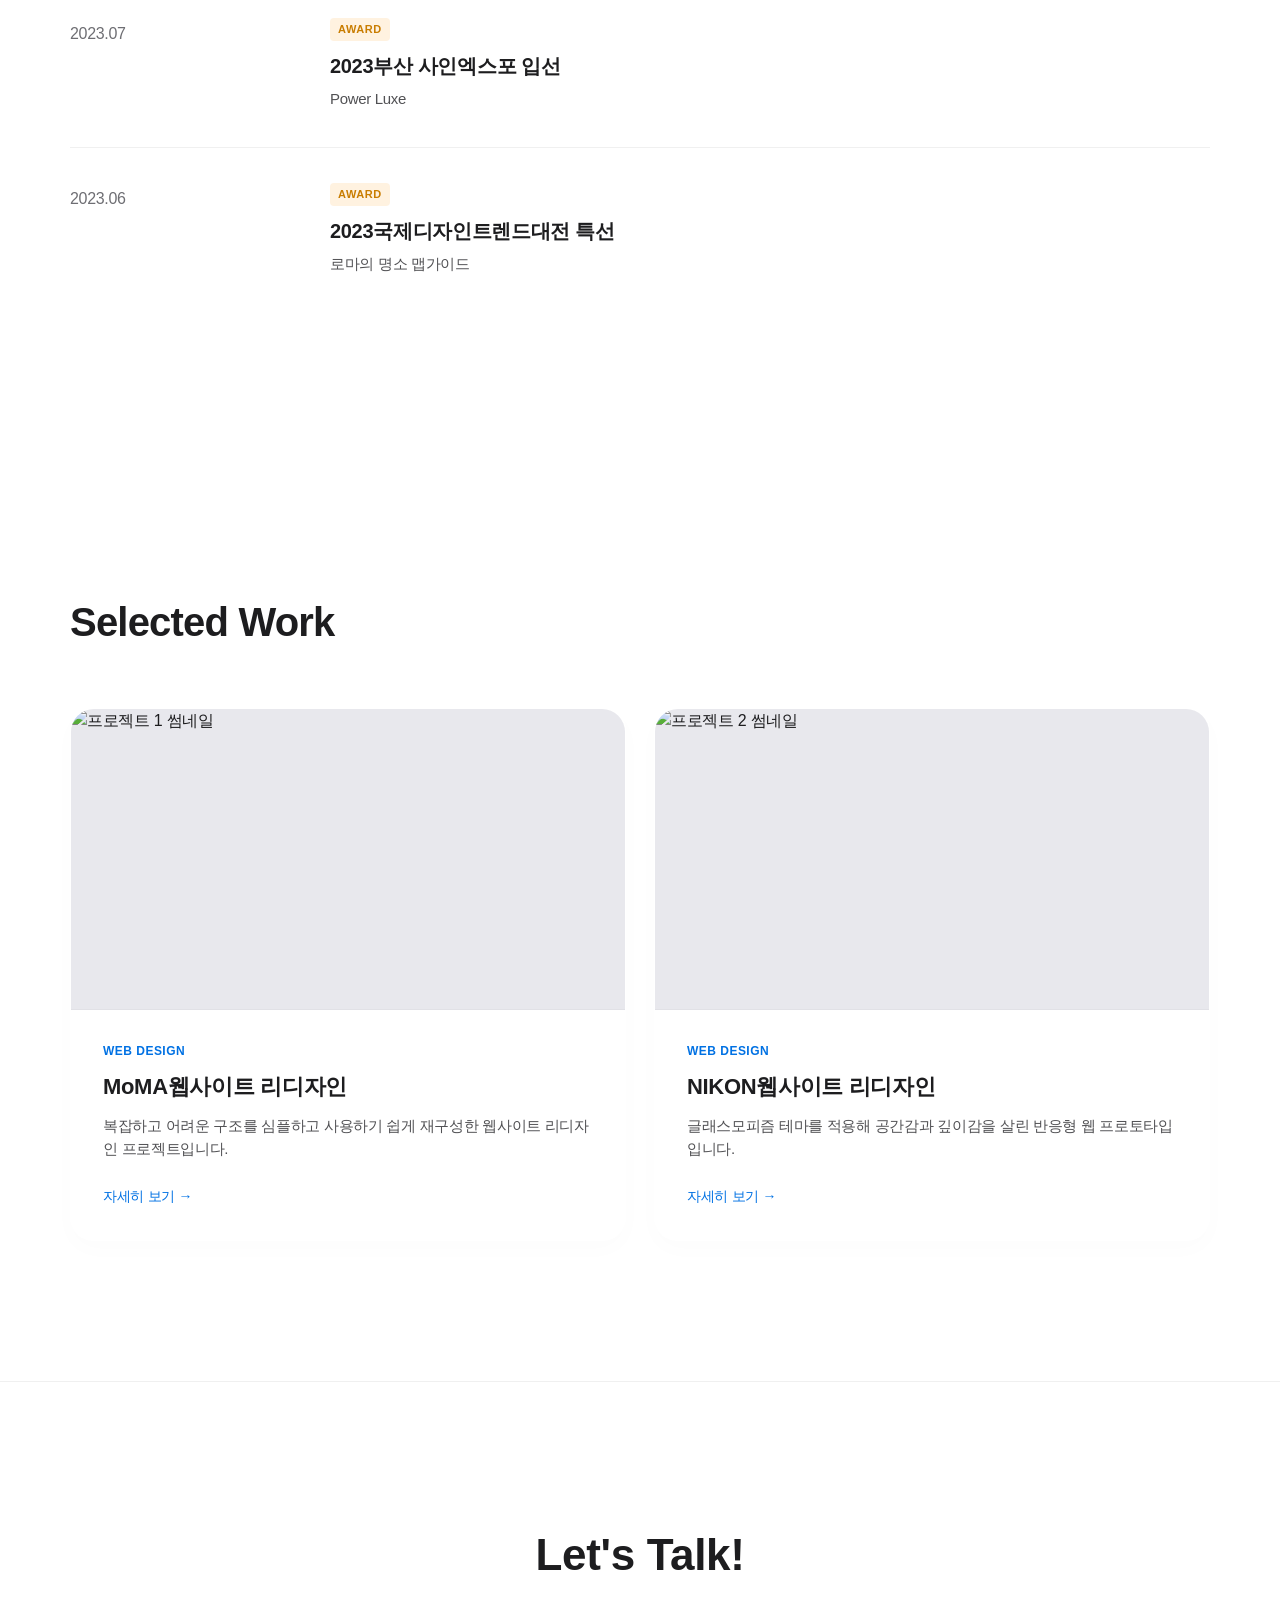
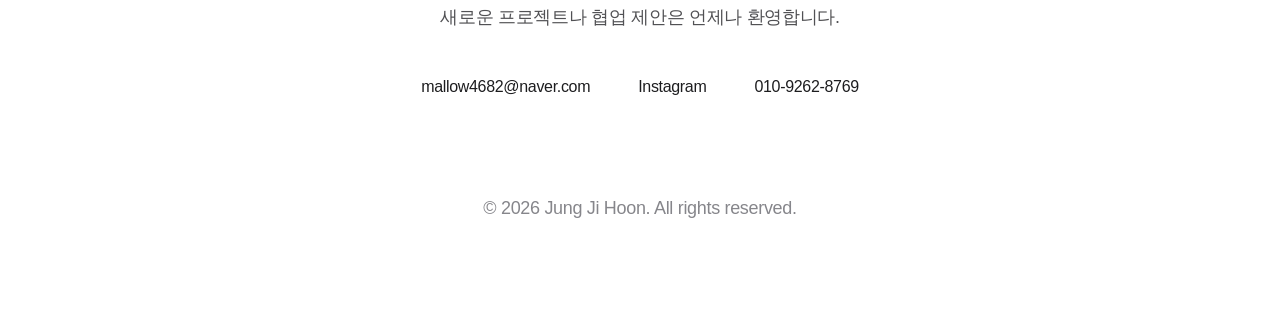
==== commit f0c0a5a8: "07.02_2" ====
--- a/index.html
+++ b/index.html
@@ -31,7 +31,7 @@
                     <div class="hero-image-container">
                         <!-- <img src="main-hero.jpg" alt="정지훈 디자인 대표 이미지" class="main-hero-img"> -->
                     </div>
-                    <h1>사용자의 경험을 디자인하는 <br><span>UX/UI 디자이너 정지훈</span>입니다.</h1>
+                    <h1>사용자의 경험을 디자인하는 <br><span>디자이너 정지훈</span>입니다.</h1>
                     <p>문제를 발견하고 이를 직관적인 시각 언어로 해결하는 것에 가치를 둡니다.</p>
                 </div>
             </section>
@@ -40,13 +40,17 @@
                 <h2>About Me</h2>
                 <div class="about-wrapper">
                     <div class="profile-img">
-                        <img src="profile.jpg" alt="정지훈 프로필 사진">
+                        <img src="./image/profile.jpg" alt="정지훈 프로필 사진">
                     </div>
                     <div class="profile-text">
                         <h3>안녕하세요, 정지훈입니다.</h3>
                         <p>
-                            간결한 디자인을 통해서 사용자로 하여금 어려움을 겪지 않도록 하고,
-                            다양한 디자인을 통해서 많은 사람들에게 도움이 될 수 있는 디자이너가 될 수 있도록 하겠습니다.
+                            순간의 아름다움을 기록하고, 세상에 전달하고자 합니다.
+                            소통에 있어서 긍정적인 태도를 유지하며, 다수를 위한 디자인을 할 때<br>
+                            비로소 좋은 디자인이 나온다고 생각합니다.<br>
+                            <br>
+                            서로 목표가 다르고 바라보는 시각이 다르지만,<br>
+                            그럼에도 불구하고 그 과정들을 통해서 성장해나가고자 합니다.
                         </p>
                     </div>
                 </div>
@@ -131,9 +135,9 @@
                             <img src="project1-thumb.jpg" alt="프로젝트 1 썸네일">
                         </div>
                         <div class="project-info">
-                            <span class="project-category">UX/UI Design</span>
-                            <h3>모바일 플랫폼 리디자인 프로젝트</h3>
-                            <p>복잡한 데이터 구조를 미니멀한 UI 카드로 시각화하여 사용성을 극대화한 작업입니다.</p>
+                            <span class="project-category">Web Design</span>
+                            <h3>MoMA웹사이트 리디자인</h3>
+                            <p>복잡하고 어려운 구조를 심플하고 사용하기 쉽게 재구성한 웹사이트 리디자인 프로젝트입니다.</p>
                             <a href="#" class="btn-text">자세히 보기 &rarr;</a>
                         </div>
                     </article>
@@ -144,7 +148,7 @@
                         </div>
                         <div class="project-info">
                             <span class="project-category">Web Design</span>
-                            <h3>인터랙티브 브랜드 웹사이트 디자인</h3>
+                            <h3>NIKON웹사이트 리디자인</h3>
                             <p>글래스모피즘 테마를 적용해 공간감과 깊이감을 살린 반응형 웹 프로토타입입니다.</p>
                             <a href="#" class="btn-text">자세히 보기 &rarr;</a>
                         </div>
@@ -157,9 +161,9 @@
             <h2>Let's Talk!</h2>
             <p>새로운 프로젝트나 협업 제안은 언제나 환영합니다.</p>
             <div class="contact-links">
-                <a href="mailto:your-email@gmail.com" class="contact-item">your-email@gmail.com</a>
-                <a href="https://instagram.com/your_id" target="_blank" class="contact-item">Instagram</a>
-                <a href="tel:010-0000-0000" class="contact-item">010-0000-0000</a>
+                <a href="mailto:mallow4682@naver.com" class="contact-item">mallow4682@naver.com</a>
+                <a href="https://instagram.com/ji.hoon_pic" target="_blank" class="contact-item">Instagram</a>
+                <a href="tel:010-9262-8769" class="contact-item">010-9262-8769</a>
             </div>
             <p class="copyright">&copy; 2026 Jung Ji Hoon. All rights reserved.</p>
         </footer>
--- a/css/index.css
+++ b/css/index.css
@@ -173,7 +173,7 @@
     /* 아주 미세한 경계선용 그림자만 남김 */
     box-shadow: 0 8px 30px rgba(0, 0, 0, 0.02);
     transform-style: preserve-3d;
-}
+/* } */
     
     /* 화사한 투명 유리 느낌의 면 분할 */
     background: rgba(255, 255, 255, 0.4);
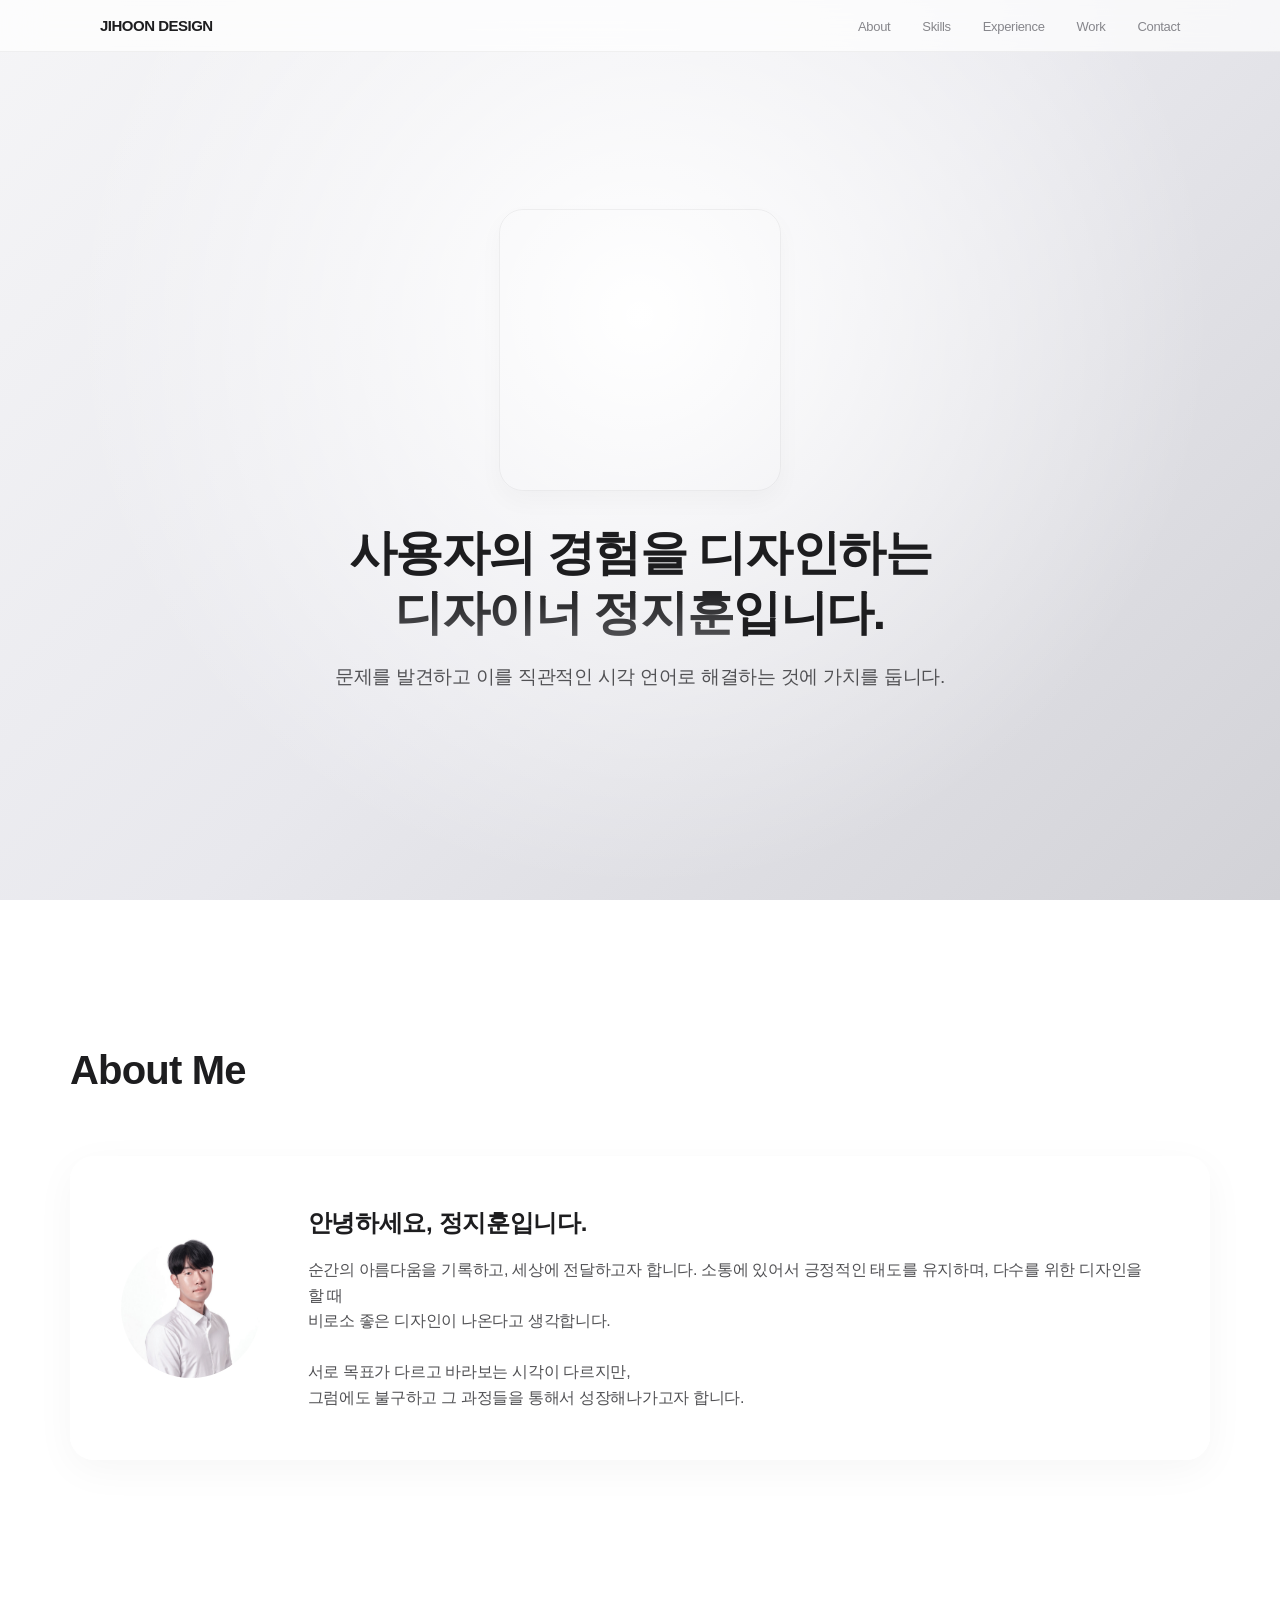
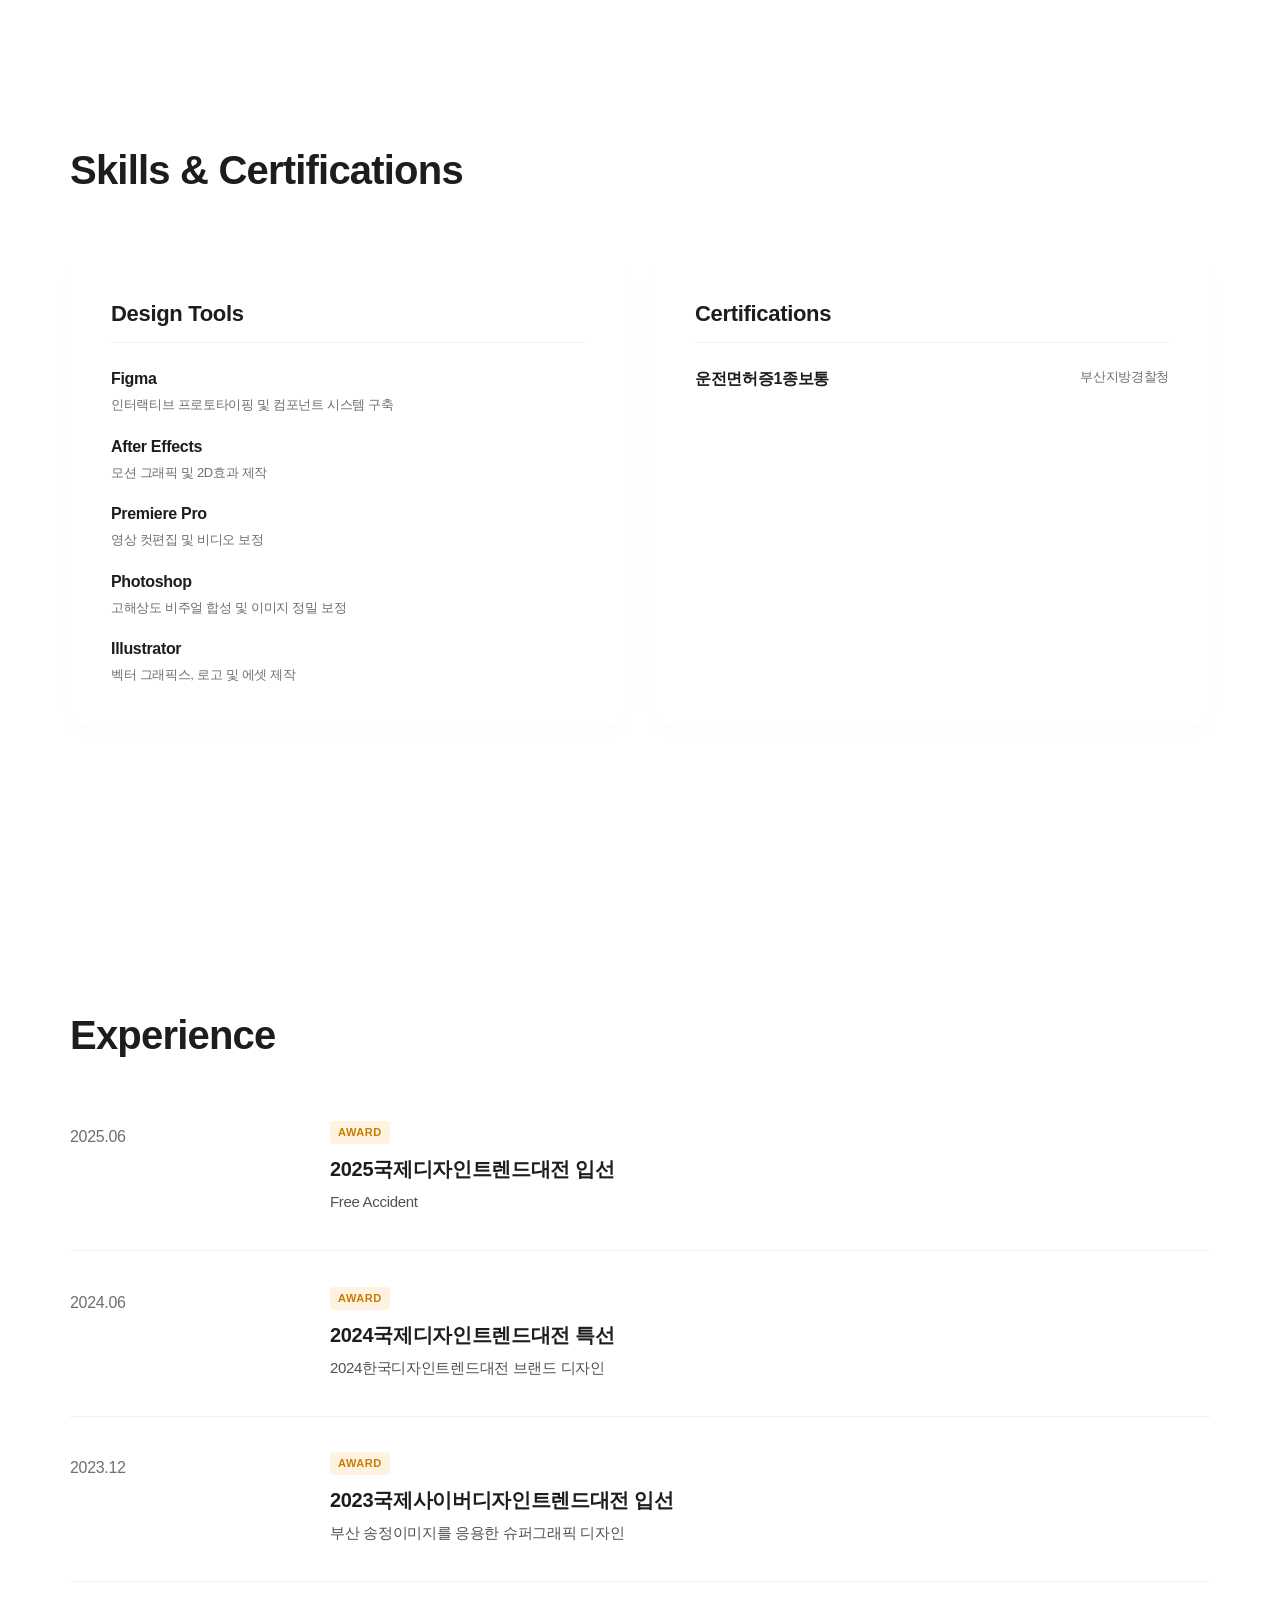
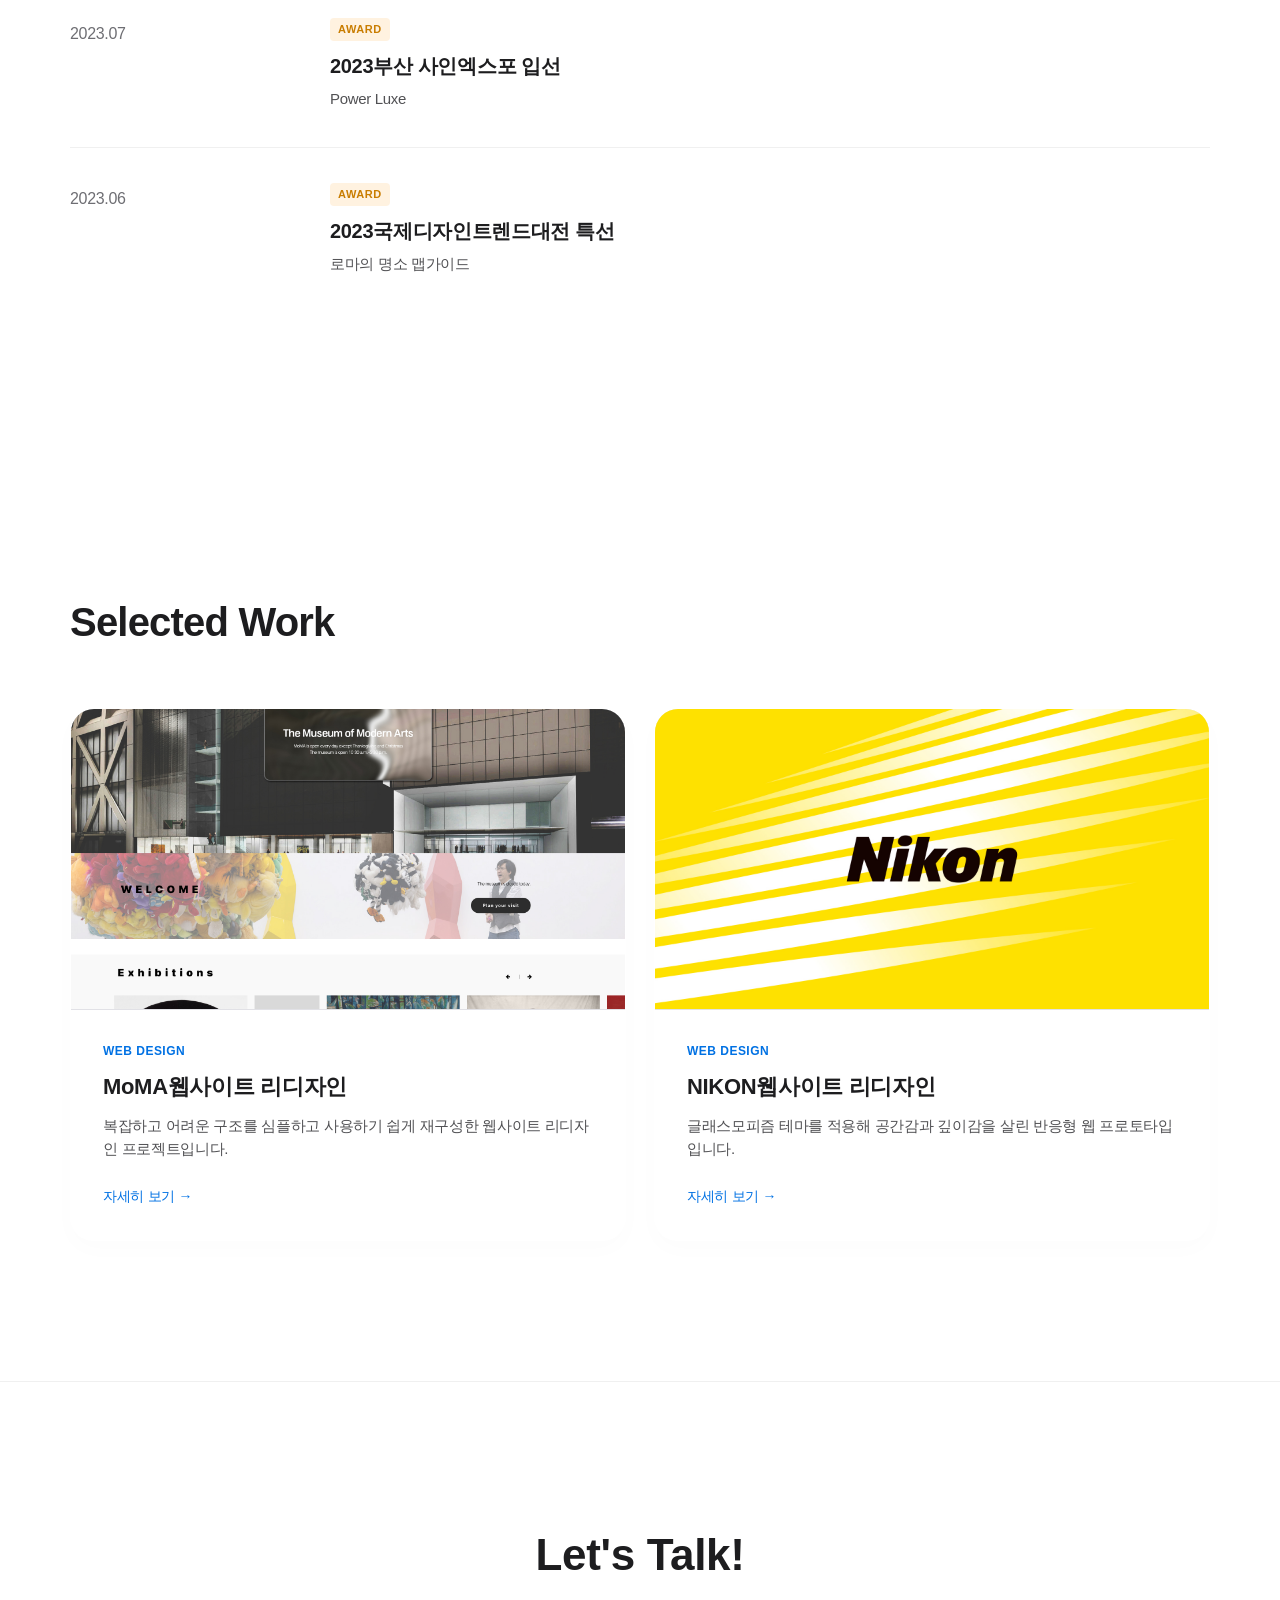
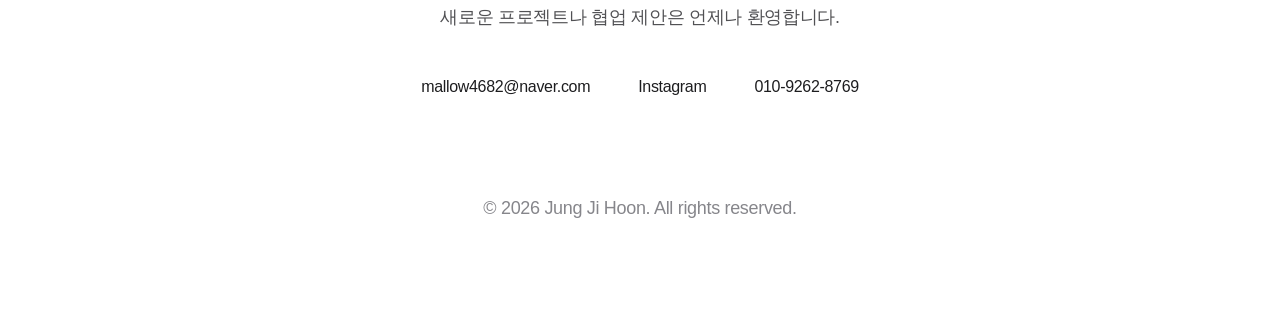
==== commit 11111ce7: "07.02_3" ====
--- a/index.html
+++ b/index.html
@@ -132,7 +132,7 @@
                 <div class="portfolio-grid">
                     <article class="portfolio-item">
                         <div class="project-thumbnail">
-                            <img src="project1-thumb.jpg" alt="프로젝트 1 썸네일">
+                            <img src="./image/moma_thumbnail.jpg" alt="프로젝트 1 썸네일">
                         </div>
                         <div class="project-info">
                             <span class="project-category">Web Design</span>
@@ -144,7 +144,7 @@
 
                     <article class="portfolio-item">
                         <div class="project-thumbnail">
-                            <img src="project2-thumb.jpg" alt="프로젝트 2 썸네일">
+                            <img src="./image/nikon_thumbnail.jpg" alt="프로젝트 2 썸네일">
                         </div>
                         <div class="project-info">
                             <span class="project-category">Web Design</span>
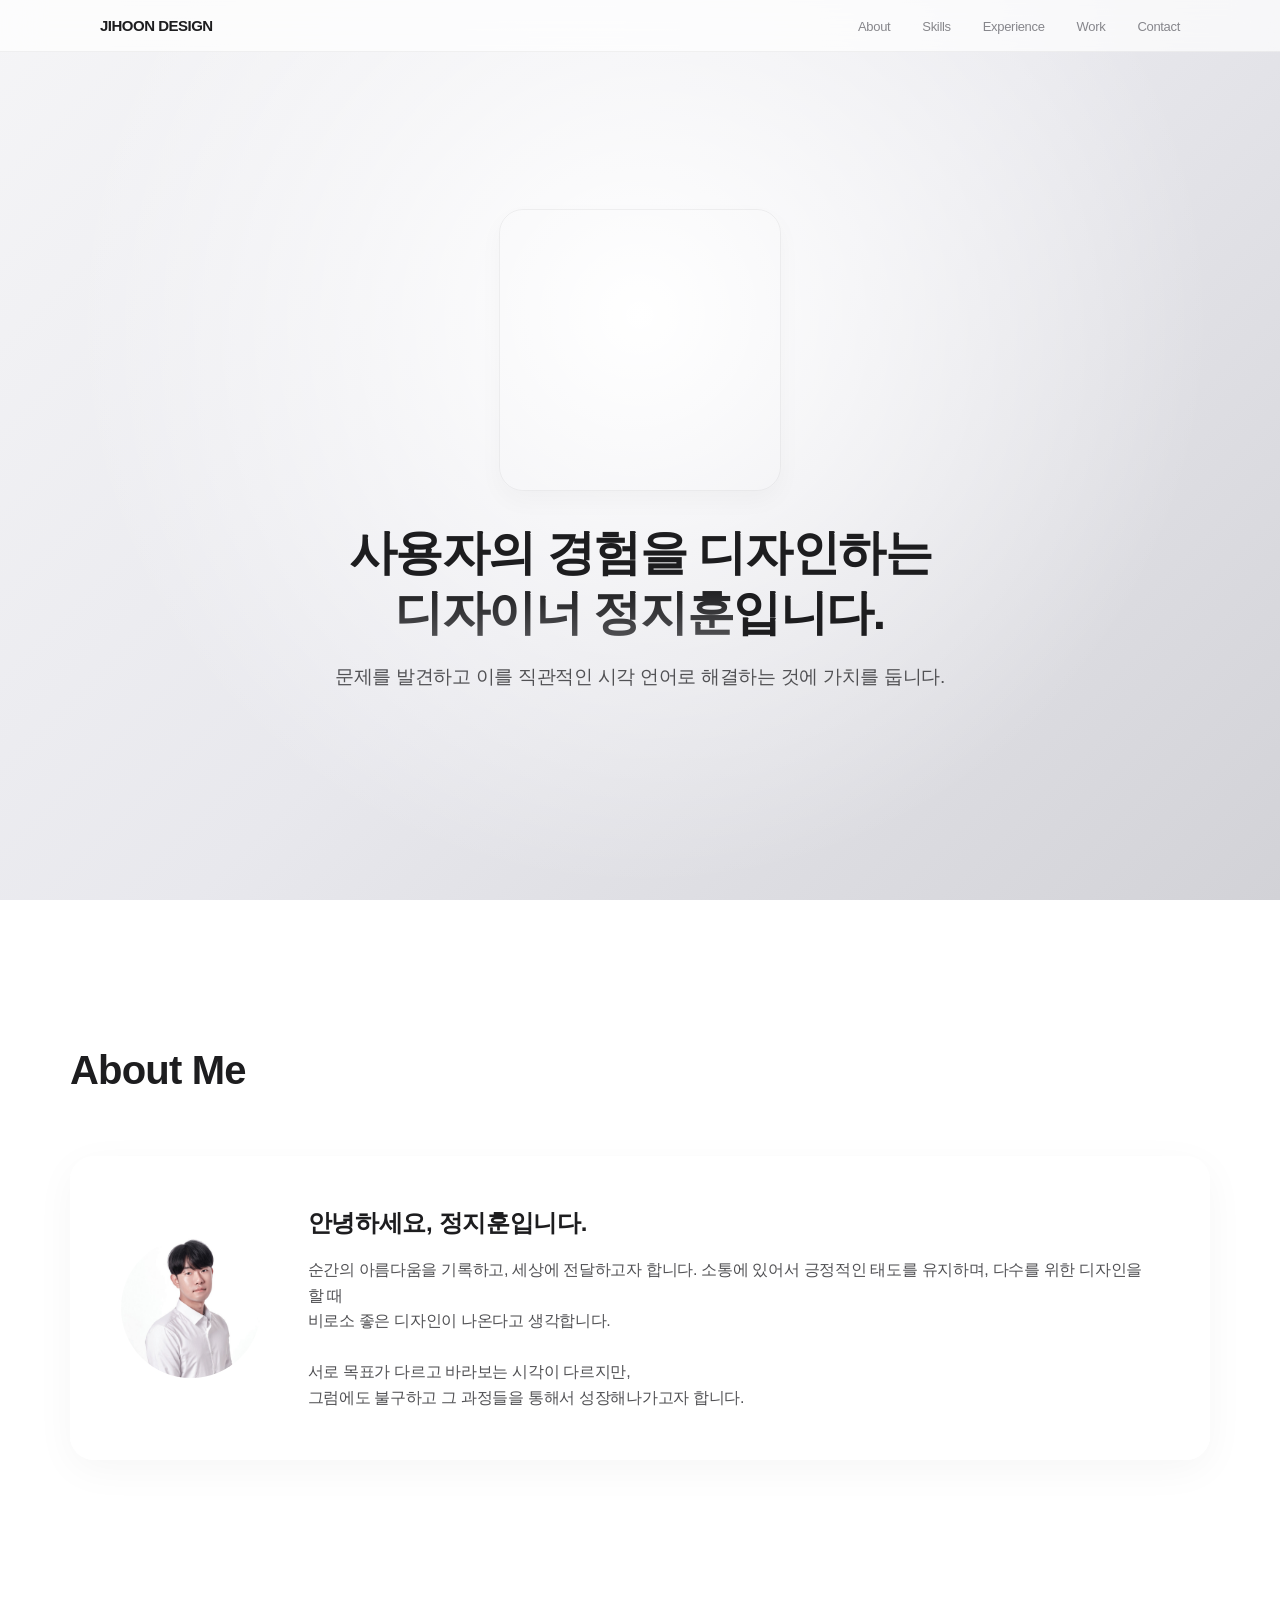
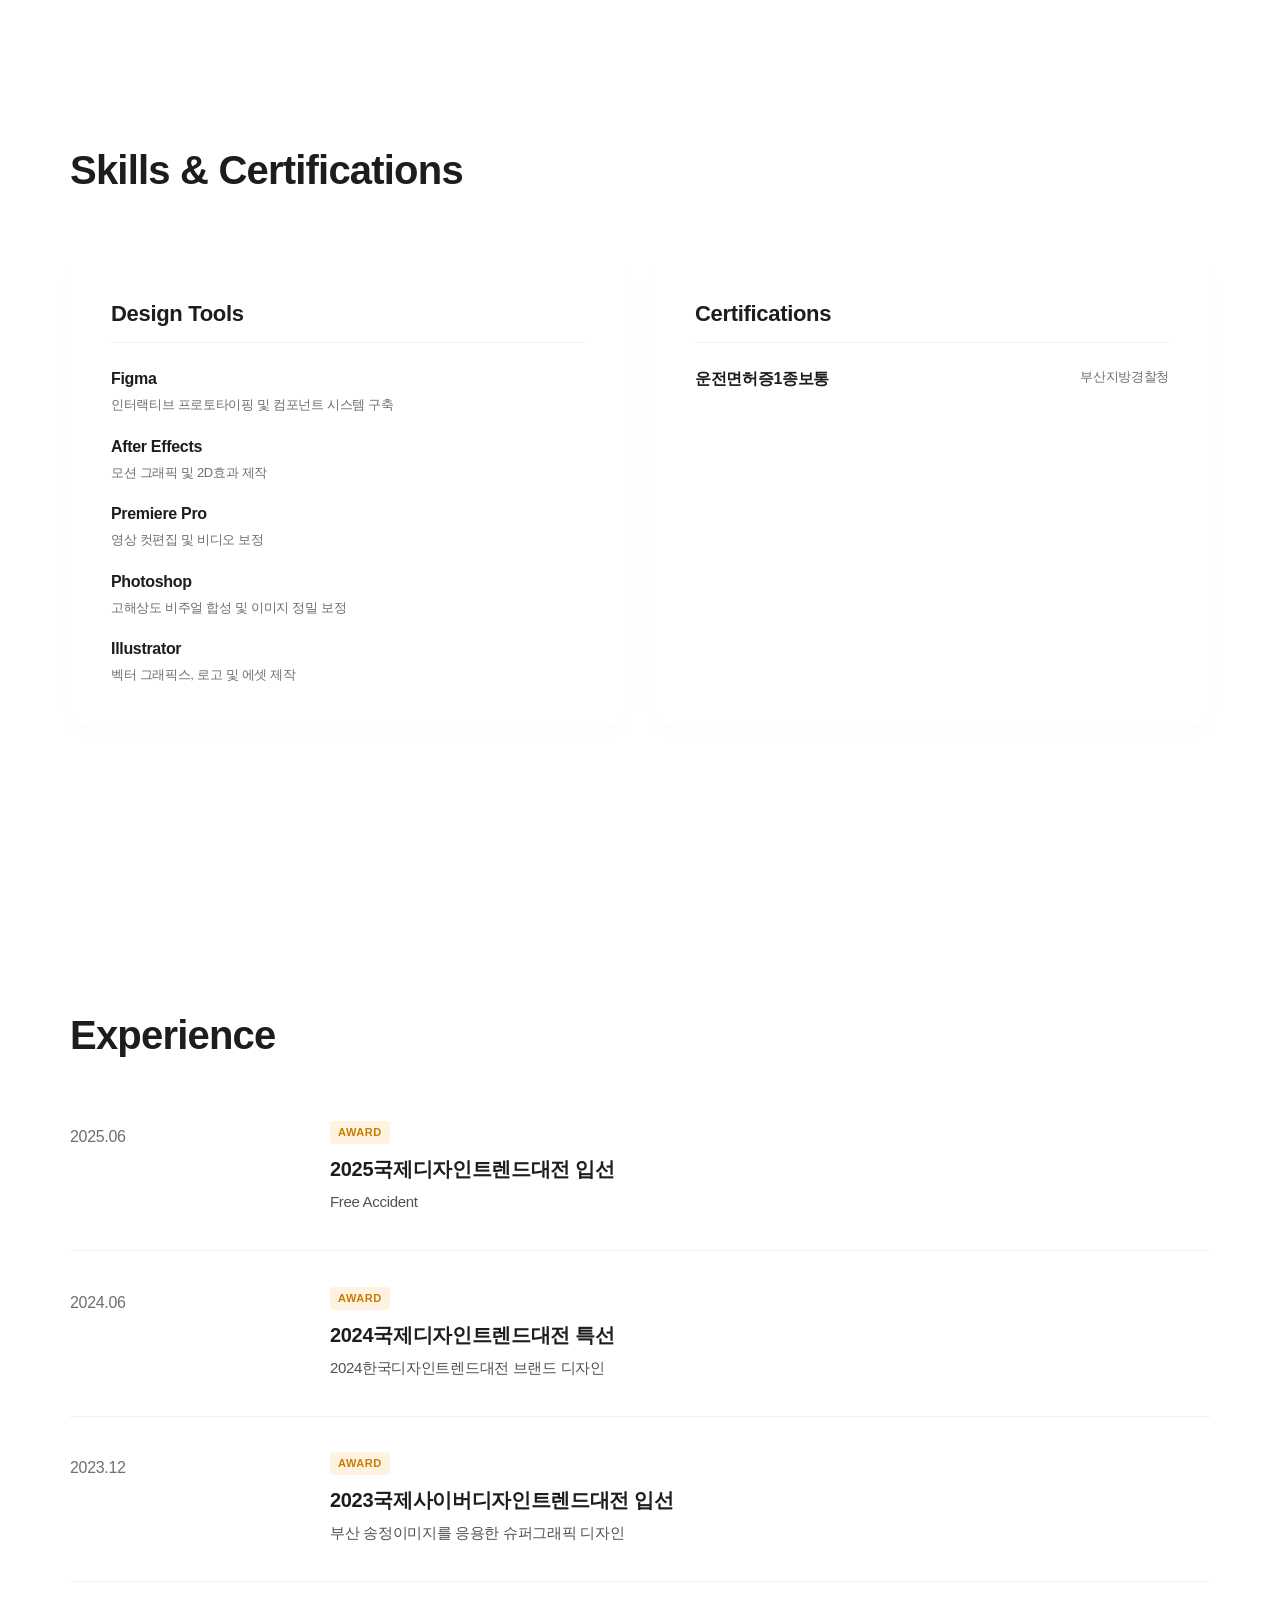
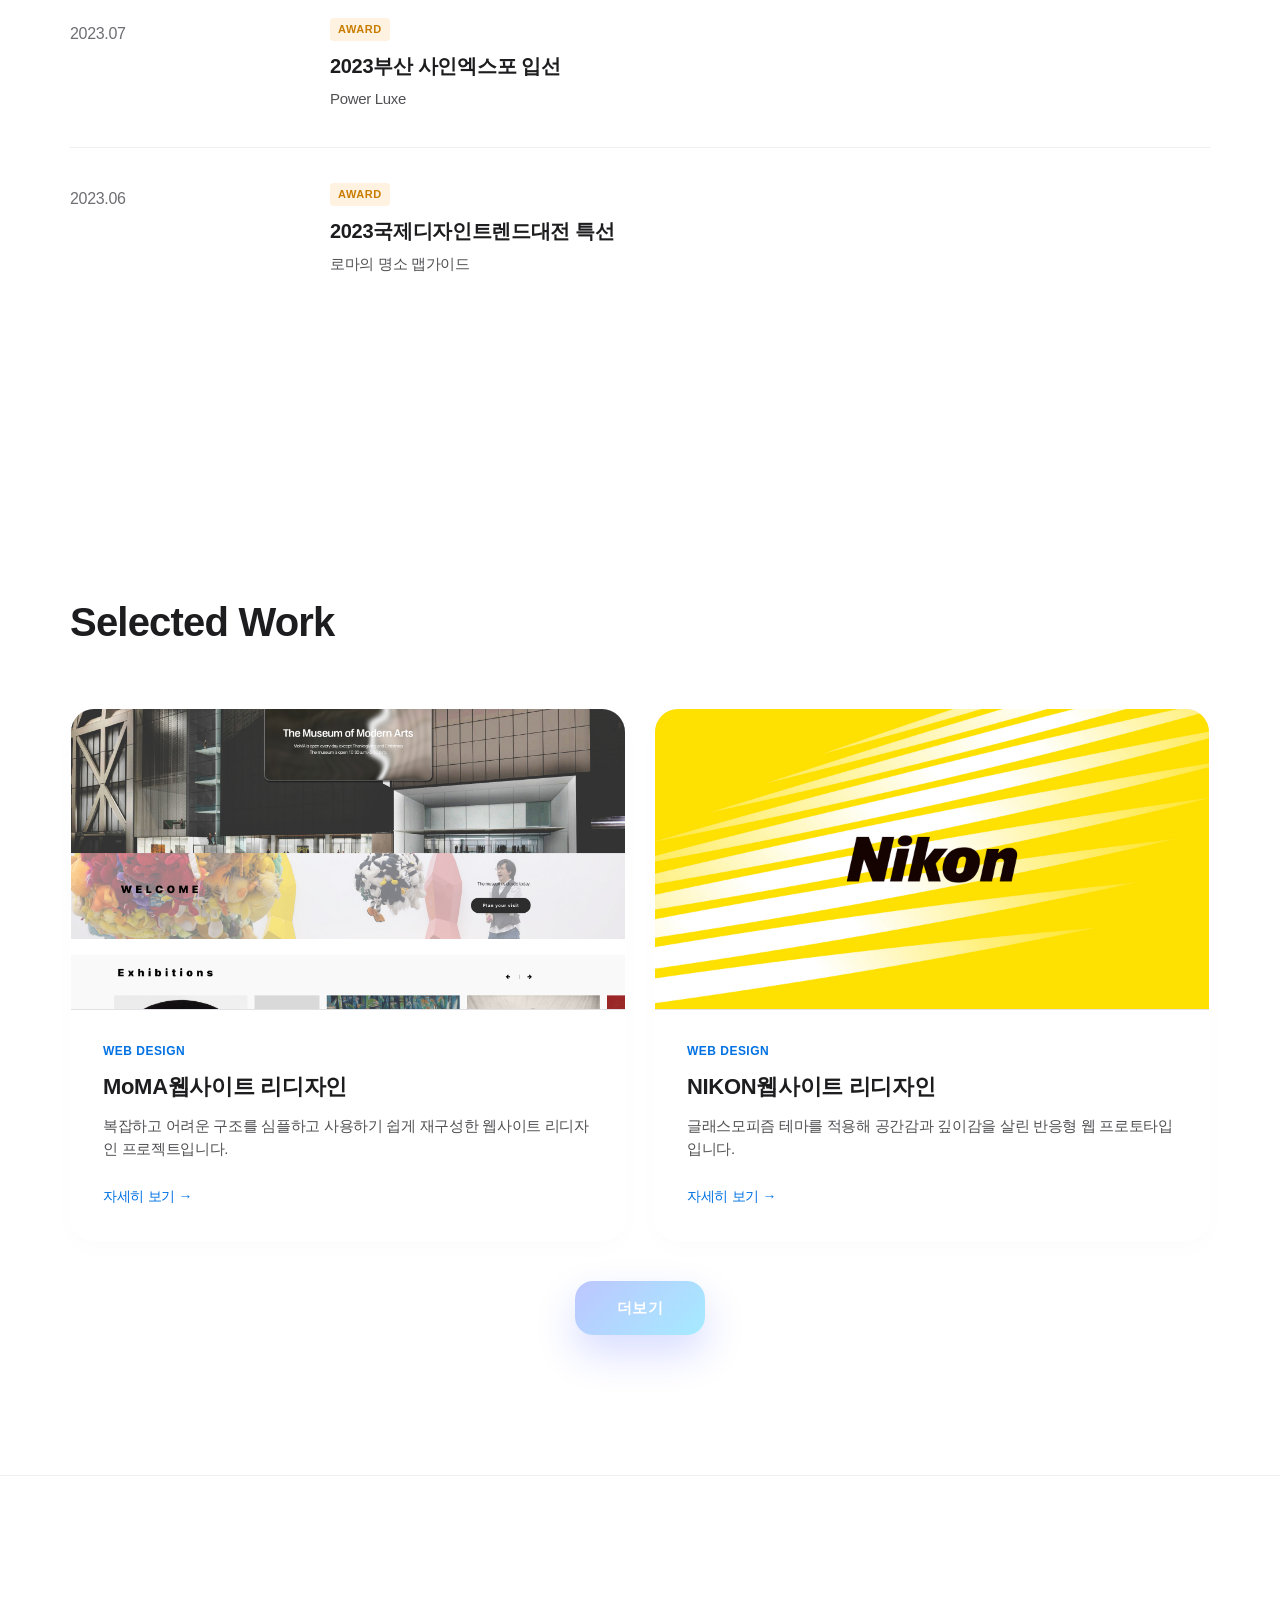
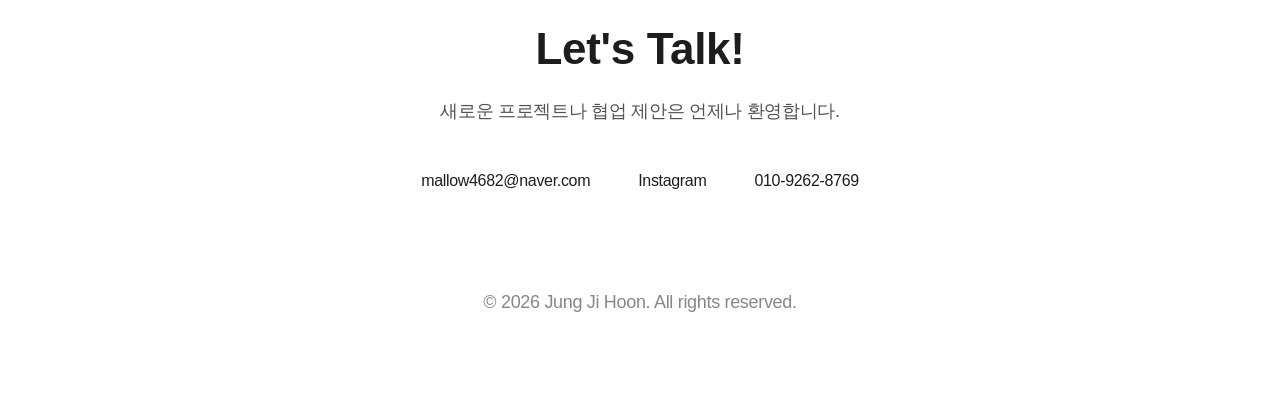
==== commit df38ab93: "07.03_1" ====
--- a/index.html
+++ b/index.html
@@ -138,7 +138,7 @@
                             <span class="project-category">Web Design</span>
                             <h3>MoMA웹사이트 리디자인</h3>
                             <p>복잡하고 어려운 구조를 심플하고 사용하기 쉽게 재구성한 웹사이트 리디자인 프로젝트입니다.</p>
-                            <a href="#" class="btn-text">자세히 보기 &rarr;</a>
+                            <a href="https://hyeon-chea-hyeon.github.io/moma/" class="btn-text">자세히 보기 &rarr;</a>
                         </div>
                     </article>
 
@@ -150,9 +150,12 @@
                             <span class="project-category">Web Design</span>
                             <h3>NIKON웹사이트 리디자인</h3>
                             <p>글래스모피즘 테마를 적용해 공간감과 깊이감을 살린 반응형 웹 프로토타입입니다.</p>
-                            <a href="#" class="btn-text">자세히 보기 &rarr;</a>
+                            <a href="https://hyeon-chea-hyeon.github.io/NIKON_1/" class="btn-text">자세히 보기 &rarr;</a>
                         </div>
                     </article>
+                </div>
+                <div class="portfolio-more">
+                    <a href="./moreportfolio.html" class="more-btn">더보기</a>
                 </div>
             </section>
         </main>
--- a/css/index.css
+++ b/css/index.css
@@ -390,6 +390,122 @@
     font-weight: 500;
 }
 
+.portfolio-more {
+    display: flex;
+    justify-content: center;
+    margin-top: 40px;
+}
+
+.more-btn {
+    display: inline-flex;
+    align-items: center;
+    justify-content: center;
+    padding: 16px 42px;
+    border-radius: 18px;
+    border: none;
+    background: linear-gradient(135deg, #bdc6ff 0%, #a5ebff 100%);
+    color: #ffffff;
+    font-size: 15px;
+    font-weight: 700;
+    letter-spacing: 0.02em;
+    box-shadow: 0 18px 40px rgba(31, 60, 255, 0.18);
+    transition: transform 0.25s ease, box-shadow 0.25s ease, opacity 0.25s ease;
+}
+
+.more-btn:hover {
+    transform: translateY(-3px);
+    box-shadow: 0 24px 48px rgba(31, 60, 255, 0.24);
+    opacity: 0.95;
+}
+
+.more-btn:active {
+    transform: translateY(0);
+    box-shadow: 0 14px 30px rgba(31, 60, 255, 0.18);
+}
+
+.gallery-board {
+    display: grid;
+    grid-template-columns: repeat(3, 1fr);
+    gap: 28px;
+}
+
+.gallery-card {
+    background: rgba(255, 255, 255, 0.45);
+    border: 1px solid rgba(255, 255, 255, 0.6);
+    border-radius: 28px;
+    overflow: hidden;
+    box-shadow: 0 16px 40px rgba(0, 0, 0, 0.06);
+    transition: transform 0.3s ease, box-shadow 0.3s ease;
+}
+
+.gallery-card:hover {
+    transform: translateY(-6px);
+    box-shadow: 0 22px 50px rgba(0, 0, 0, 0.12);
+}
+
+.gallery-thumb {
+    width: 100%;
+    height: 240px;
+    background-color: #e8e8ed;
+    overflow: hidden;
+}
+
+.gallery-thumb img {
+    width: 100%;
+    height: 100%;
+    object-fit: cover;
+}
+
+.gallery-info {
+    padding: 32px;
+}
+
+.gallery-category {
+    display: inline-block;
+    margin-bottom: 16px;
+    font-size: 12px;
+    font-weight: 700;
+    text-transform: uppercase;
+    color: #0071e3;
+    letter-spacing: 0.08em;
+}
+
+.gallery-info h3 {
+    font-size: 22px;
+    margin-bottom: 16px;
+    color: #1d1d1f;
+}
+
+.gallery-info p {
+    color: #515154;
+    font-size: 15px;
+    line-height: 1.7;
+}
+
+.gallery-meta {
+    display: flex;
+    justify-content: space-between;
+    align-items: center;
+    margin-top: 24px;
+}
+
+.gallery-meta span {
+    font-size: 13px;
+    color: #6e6e73;
+}
+
+@media (max-width: 1024px) {
+    .gallery-board {
+        grid-template-columns: repeat(2, 1fr);
+    }
+}
+
+@media (max-width: 768px) {
+    .gallery-board {
+        grid-template-columns: 1fr;
+    }
+}
+
 /* ==========================================================================
    9. 7) Contact 섹션
    ========================================================================== */
